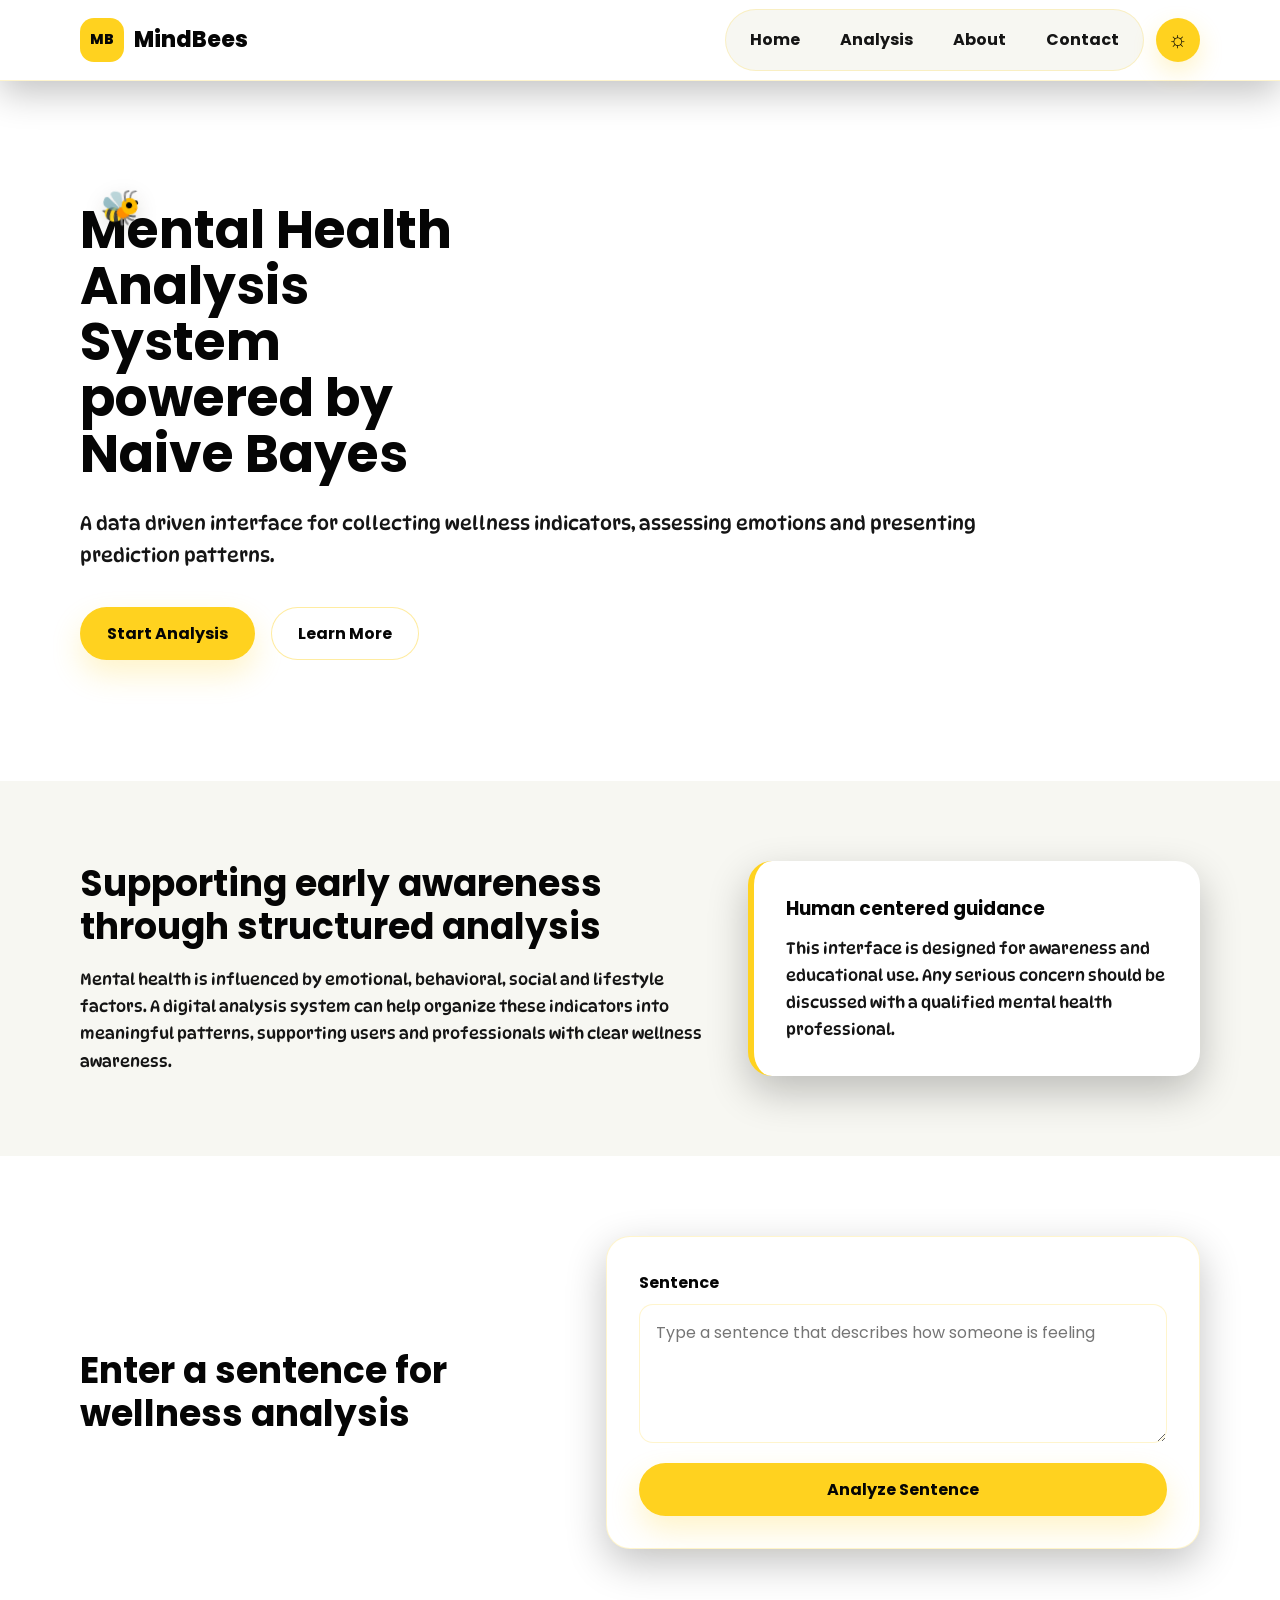
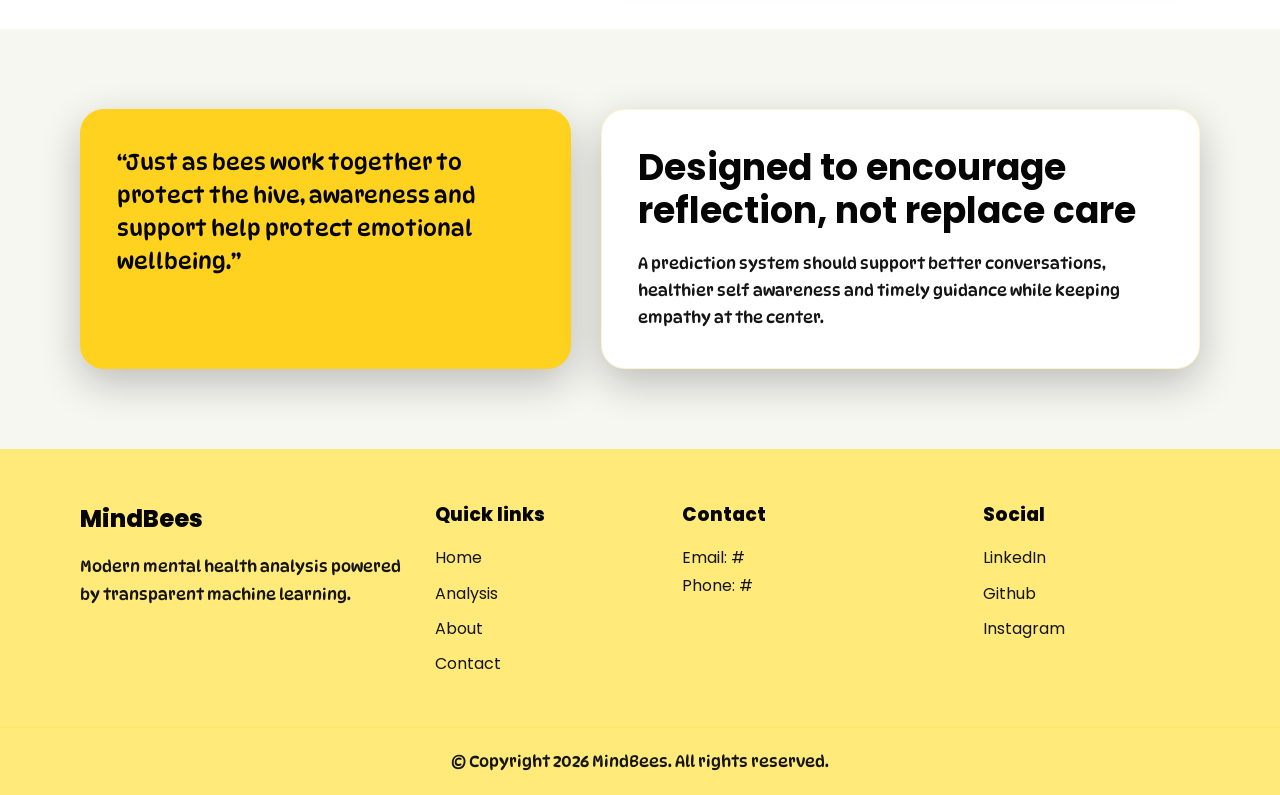
==== FrontEnd/index.html @ ae35a91e "Vercel fullstacking" ====
<!doctype html>
<html lang="en">
  <!-------------------- HEADER -------------------->
  <head>
    <meta charset="UTF-8" />
    <meta name="viewport" content="width=device-width, initial-scale=1.0" />
    <meta
      name="description"
      content="Mental Health Analysis System powered by a Naive Bayes Classifier."
    />
    <title>MindBees</title>
    <link rel="preconnect" href="https://fonts.googleapis.com" />
    <link rel="preconnect" href="https://fonts.gstatic.com" crossorigin />
    <link
      href="https://fonts.googleapis.com/css2?family=DynaPuff:wght@400&family=Poppins:wght@400;600;700;800&display=swap"
      rel="stylesheet"
    />
    <link rel="stylesheet" href="style.css" />
    <link rel="stylesheet" href="media-queries.css" />
    <link rel="stylesheet" href="toggle-theme.css" />
    <link rel="stylesheet" href="bee.css" />
  </head>
  <body>
    <div class="bee-mascot" aria-label="Floating bee mascot" role="button">
      <span class="bee-mascot__emoji" aria-hidden="true">🐝</span>
    </div>
    <header class="site-header">
      <nav class="nav container" aria-label="Main navigation">
        <a href="#" class="logo" aria-label="MindBees home">
          <span class="logo-mark" id="sarvam-main">MB</span>
          <span id="sarvam-main">MindBees</span>
        </a>

        <ul class="nav-links">
          <li><a href="#home">Home</a></li>
          <li><a href="#analysis">Analysis</a></li>
          <li><a href="#about">About</a></li>
          <li><a href="#contact">Contact</a></li>
        </ul>

        <input type="checkbox" id="theme-toggle" class="theme-toggle-input" />
        <label
          for="theme-toggle"
          class="theme-toggle-control"
          aria-label="Toggle dark theme"
        >
          <span class="theme-toggle-icon"></span>
        </label>
      </nav>
    </header>
    <!-------------------- BODY -------------------->
    <main>
      <section class="hero section" id="home">
        <div class="container hero-grid">
          <article class="hero-content">
            <h1>Mental Health Analysis System powered by Naive Bayes</h1>
            <p class="hero-text">
              A data driven interface for collecting wellness indicators,
              assessing emotions and presenting prediction patterns.
            </p>
            <div class="button-group">
              <a href="#analysis" class="btn btn-primary">Start Analysis</a>
              <a href="#about" class="btn btn-secondary">Learn More</a>
            </div>
          </article>
        </div>
      </section>

      <section class="section overview-section" id="about">
        <div class="container split-layout">
          <article class="content-block">
            <h2>Supporting early awareness through structured analysis</h2>
            <p>
              Mental health is influenced by emotional, behavioral, social and
              lifestyle factors. A digital analysis system can help organize
              these indicators into meaningful patterns, supporting users and
              professionals with clear wellness awareness.
            </p>
          </article>

          <aside class="wellness-note">
            <h3>Human centered guidance</h3>
            <p>
              This interface is designed for awareness and educational use. Any
              serious concern should be discussed with a qualified mental health
              professional.
            </p>
          </aside>
        </div>
      </section>

      <section class="section form-section" id="analysis">
        <div class="container analysis-grid">
          <article class="form-copy">
            <h2>Enter a sentence for wellness analysis</h2>
          </article>

          <article class="link-card">
            <form action="#" method="post" class="link-form">
              <div class="form-row">
                <label for="analysis-sentence">Sentence</label>
                <textarea
                  id="analysis-sentence"
                  name="analysis-sentence"
                  rows="4"
                  placeholder="Type a sentence that describes how someone is feeling"
                ></textarea>
              </div>

              <button type="submit" class="btn btn-primary form-button">
                Analyze Sentence
              </button>
            </form>
            <div class="analysis-result"></div>
          </article>
        </div>
      </section>

      <section class="section awareness-section">
        <div class="container awareness-grid">
          <article class="quote-card">
            <p>
              “Just as bees work together to protect the hive, awareness and
              support help protect emotional wellbeing.”
            </p>
          </article>

          <article class="awareness-card">
            <h2>Designed to encourage reflection, not replace care</h2>
            <p>
              A prediction system should support better conversations, healthier
              self awareness and timely guidance while keeping empathy at the
              center.
            </p>
          </article>
        </div>
      </section>
    </main>

    <a href="#home" class="scroll-top" aria-label="Scroll to top">🐝</a>
    <!-------------------- FOOTER -------------------->
    <footer class="site-footer">
      <div class="container footer-grid">
        <section class="footer-brand">
          <h2>MindBees</h2>
          <p>
            Modern mental health analysis powered by transparent machine
            learning.
          </p>
        </section>

        <section>
          <h3>Quick links</h3>
          <ul class="footer-links">
            <li><a href="#home">Home</a></li>
            <li><a href="#analysis">Analysis</a></li>
            <li><a href="#about">About</a></li>
            <li><a href="#contact">Contact</a></li>
          </ul>
        </section>

        <section id="contact">
          <h3>Contact</h3>
          <address>
            Email: #<br />
            Phone: #
          </address>
        </section>

        <section>
          <h3>Social</h3>
          <ul class="footer-links">
            <li><a href="#">LinkedIn</a></li>
            <li><a href="#">Github</a></li>
            <li><a href="#">Instagram</a></li>
          </ul>
        </section>
      </div>

      <p class="copyright">© Copyright 2026 MindBees. All rights reserved.</p>
    </footer>
    <script src="script.js" defer></script>
    <script src="beeMove.js" defer></script>
  </body>
</html>
---- FrontEnd/style.css ----
/* -------------------- Initialization -------------------- */
:root {
    --color-black-primary: #050505;
    --color-black-secondary: #151515;
    --color-yellow-primary: #ffd21f;
    --color-yellow-secondary: #ffea7a;
    --color-yellow-peach-light: #ffea7a;
    --color-white-primary: #ffffff;
    --color-white-secondary: #f7f7f2;
    --color-gray-primary: #d8d8cf;
    --color-gray-secondary: #a9a99d;
    --shadow-black-soft: rgba(0, 0, 0, 0.24);
    --shadow-black-strong: rgba(0, 0, 0, 0.42);
    --shadow-yellow-soft: rgba(255, 210, 31, 0.24);
    --border-yellow-soft: rgba(255, 210, 31, 0.22);
    --border-yellow-strong: rgba(255, 210, 31, 0.42);
    --overlay-white-glass: rgba(255, 255, 255, 0.92);
    --overlay-yellow-muted: rgba(255, 210, 31, 0.12);
}
/* -------------------- General Styles -------------------- */
html {
    font-size: 62.5%;
    scroll-behavior: smooth;
    font-family: 'Poppins', Arial, Helvetica, sans-serif;
    text-rendering: optimizeLegibility;
}

*,
*::before,
*::after {
    box-sizing: border-box;
    margin: 0;
    padding: 0;
}

body {
    min-height: 100vh;
    font-size: 1.6rem;
    line-height: 1.7;
    color: var(--color-black-secondary);
    background: var(--color-white-primary);
}

a {
    color: inherit;
    text-decoration: none;
}

ul,
ol {
    list-style-position: inside;
}
p{
    font-family: 'DynaPuff', cursive, Arial, Helvetica, sans-serif;
}
button,
input,
select,
textarea {
    font: inherit;
}

/* -------------------- Specific Styles -------------------- */
.container {
    width: 88%;
    max-width: 118rem;
    margin: 0 auto;
}

.section {
    padding: 8rem 0;
}

.section-heading {
    width: 62%;
    margin-bottom: 4rem;
}

.section-heading h2,
.content-block h2,
.form-copy h2,
.awareness-card h2 {
    color: var(--color-black-primary);
    font-size: 3.6rem;
    line-height: 1.2;
}

h1,
h2 {
    text-wrap: balance;
    transition: color 0.25s ease;
}

h1:hover,
h2:hover {
    color: var(--color-yellow-primary);
}

.btn {
    display: inline-flex;
    align-items: center;
    justify-content: center;
    min-height: 4.8rem;
    padding: 1.2rem 2.6rem;
    border: 0.1rem solid transparent;
    border-radius: 999rem;
    font-weight: 700;
    transition: transform 0.3s ease, box-shadow 0.3s ease, background 0.3s ease, color 0.3s ease;
}

.btn:hover {
    transform: translateY(-0.3rem);
}

.btn-primary {
    color: var(--color-black-primary);
    background: var(--color-yellow-primary);
    box-shadow: 0 1.4rem 3rem var(--shadow-yellow-soft);
}

.btn-primary:hover {
    box-shadow: 0 1.8rem 3.8rem var(--shadow-yellow-soft);
}

.btn-secondary {
    color: var(--color-black-primary);
    background: var(--color-white-primary);
    border-color: var(--border-yellow-strong);
}

.btn-secondary:hover {
    color: var(--color-black-primary);
    background: var(--color-yellow-primary);
}

/* -------------------- Header Style -------------------- */
.site-header {
    position: sticky;
    top: 0;
    z-index: 10;
    border-bottom: 0.1rem solid var(--border-yellow-soft);
    background: var(--overlay-white-glass);
    box-shadow: 0 1.2rem 3.6rem var(--shadow-black-soft);
    backdrop-filter: blur(1.4rem);
}

.nav {
    min-height: 8rem;
    display: flex;
    align-items: center;
    justify-content: space-between;
}

.logo {
    display: flex;
    align-items: center;
    gap: 1rem;
    color: var(--color-black-primary);
    font-size: 2.2rem;
    font-weight: 800;
    transition: color 0.3s ease;
}

.logo:hover {
    color: var(--color-yellow-primary);
}

.logo-mark {
    display: inline-flex;
    align-items: center;
    justify-content: center;
    width: 4.4rem;
    height: 4.4rem;
    border-radius: 1.4rem;
    color: var(--color-black-primary);
    font-size: 1.4rem;
    background: var(--color-yellow-primary);
}

.nav-links {
    display: flex;
    align-items: center;
    gap: 0.8rem;
    margin-left: auto;
    list-style: none;
    color: var(--color-black-secondary);
    font-weight: 700;
    padding: 0.8rem;
    border: 0.1rem solid var(--border-yellow-soft);
    border-radius: 999rem;
    background: var(--color-white-secondary);
}

.nav-links a {
    display: inline-flex;
    align-items: center;
    justify-content: center;
    min-height: 3.8rem;
    padding: 0.8rem 1.6rem;
    border-radius: 999rem;
    transition: background 0.3s ease, color 0.3s ease, box-shadow 0.3s ease;
}

.nav-links a:hover {
    color: var(--color-black-primary);
    background: var(--color-yellow-primary);
    box-shadow: 0 0.8rem 2rem var(--shadow-yellow-soft);
}

/* -------------------- Hero Section -------------------- */
.hero {
    min-height: 70rem;
    display: flex;
    align-items: center;
    background: var(--color-white-primary);
}

.hero-grid {
    width: 72%;
}

.hero-content h1 {
    color: var(--color-black-primary);
    font-size: 5.8rem;
    line-height: 1.08;
    max-width: 12ch;
}

.hero-text {
    width: 84%;
    margin-top: 2.4rem;
    color: var(--color-black-secondary);
    font-size: 1.9rem;
}

.button-group {
    display: flex;
    gap: 1.6rem;
    margin-top: 3.6rem;
}

/* -------------------- Overview Section -------------------- */
.overview-section {
    background: var(--color-white-secondary);
}

.split-layout {
    display: grid;
    grid-template-columns: 1fr 0.72fr;
    gap: 4rem;
    align-items: center;
}

.content-block p:last-child,
.form-copy p,
.awareness-card p {
    margin-top: 1.8rem;
    color: var(--color-black-secondary);
}

.wellness-note {
    padding: 3.2rem;
    border-left: 0.6rem solid var(--color-yellow-primary);
    border-radius: 2.4rem;
    background: var(--color-white-primary);
    box-shadow: 0 1.6rem 4rem var(--shadow-black-soft);
}

.wellness-note h3,
.awareness-card h2 {
    color: var(--color-black-primary);
}

.wellness-note p {
    margin-top: 1rem;
    color: var(--color-black-secondary);
}

.link-card,
.quote-card,
.awareness-card {
    border: 0.1rem solid var(--border-yellow-soft);
    border-radius: 2.4rem;
    background: var(--color-white-primary);
    box-shadow: 0 1.4rem 4rem var(--shadow-black-soft);
    transition: transform 0.3s ease, box-shadow 0.3s ease;
}

.link-card:hover,
.quote-card:hover,
.awareness-card:hover {
    box-shadow: 0 2rem 5rem var(--shadow-black-strong);
}

/* -------------------- Link Section -------------------- */
.form-section {
    background: var(--color-white-primary);
}

.analysis-grid {
    display: grid;
    grid-template-columns: 0.8fr 1fr;
    gap: 5rem;
    align-items: center;
}

.link-card {
    padding: 3.2rem;
}

.link-form {
    display: grid;
    gap: 2rem;
}

.form-row {
    display: grid;
    gap: 0.8rem;
}

.form-row label {
    color: var(--color-black-primary);
    font-weight: 700;
}

.form-row input,
.form-row select,
.form-row textarea {
    width: 100%;
    padding: 1.4rem 1.6rem;
    border: 0.1rem solid var(--border-yellow-soft);
    border-radius: 1.4rem;
    color: var(--color-black-primary);
    background: var(--color-white-primary);
    outline: none;
    transition: border-color 0.3s ease, box-shadow 0.3s ease;
}

.form-row input:focus,
.form-row select:focus,
.form-row textarea:focus {
    border-color: var(--color-yellow-primary);
    box-shadow: 0 0 0 0.4rem var(--overlay-yellow-muted);
}

.form-row textarea {
    min-height: 12rem;
    resize: vertical;
}

.form-button {
    width: 100%;
    cursor: pointer;
}

.analysis-result {
    margin-top: 2rem;
    padding: 1.4rem 1.6rem;
    border: 0.1rem solid var(--border-yellow-soft);
    border-radius: 1.4rem;
    color: var(--color-black-primary);
    background: var(--overlay-yellow-muted);
}

.analysis-result:empty {
    display: none;
}

.analysis-result[data-type="error"] {
    border-color: rgba(190, 42, 42, 0.45);
    background: rgba(190, 42, 42, 0.1);
}

/* -------------------- Awareness Section -------------------- */
.awareness-section {
    background: var(--color-white-secondary);
}

.awareness-grid {
    display: grid;
    grid-template-columns: 0.9fr 1.1fr;
    gap: 3rem;
    align-items: stretch;
}

.quote-card,
.awareness-card {
    padding: 3.6rem;
}

.quote-card {
    display: flex;
    flex-direction: column;
    justify-content: space-between;
    color: var(--color-black-primary);
    background: var(--color-yellow-primary);
}

.quote-card p {
    font-size: 2.2rem;
    line-height: 1.5;
}

.quote-card span {
    margin-top: 2.4rem;
    font-weight: 700;
}

/* -------------------- Back to Top -------------------- */
.scroll-top {
    position: fixed;
    right: 2.4rem;
    bottom: 2.4rem;
    z-index: 20;
    display: inline-flex;
    align-items: center;
    justify-content: center;
    width: 4.2rem;
    height: 4.2rem;
    border: 0.1rem solid var(--border-yellow-strong);
    border-radius: 1.2rem;
    color: var(--color-black-primary);
    font-size: 2rem;
    font-weight: 800;
    background: var(--color-yellow-primary);
    box-shadow: 0 1.4rem 3rem var(--shadow-yellow-soft);
    opacity: 1;
    transform: translateY(0);
    transition: box-shadow 0.3s ease, background 0.3s ease;
}

.scroll-top:hover,
.scroll-top:active {
    color: var(--color-black-primary);
    background: var(--color-yellow-primary);
    box-shadow: 0 1.4rem 3rem var(--shadow-yellow-soft);
}

@supports (animation-timeline: scroll(root)) {
    .scroll-top {
        opacity: 0;
        transform: translateY(2rem);
        animation: show-scroll-top linear both;
        animation-timeline: scroll(root);
        animation-range: 0 18vh;
    }
}

@keyframes show-scroll-top {
    from {
        opacity: 0;
        transform: translateY(2rem);
    }

    to {
        opacity: 1;
        transform: translateY(0);
    }
}

/* -------------------- Footer Styles -------------------- */
.site-footer {
    color: var(--color-black-secondary);
    background: var(--color-yellow-peach-light);
}

.footer-grid {
    display: grid;
    grid-template-columns: 1.4fr 0.7fr 1fr 0.7fr;
    gap: 3rem;
    padding: 5rem 0;
}

.footer-grid h2,
.footer-grid h3 {
    color: var(--color-black-primary);
    font-weight: 800;
    margin-bottom: 1.4rem;
}

.footer-brand p,
address,
.footer-links {
    color: var(--color-black-secondary);
    font-style: normal;
}

.footer-links {
    display: grid;
    gap: 0.8rem;
    list-style: none;
}

.footer-links a {
    display: inline-block;
    transition: color 0.3s ease, text-shadow 0.3s ease, transform 0.3s ease;
}

.footer-links a:hover,
.footer-links a:active {
    color: var(--color-black-primary);
    text-shadow: 0.03rem 0 0 currentColor, -0.03rem 0 0 currentColor;
    transform: translateX(0.2rem);
}

.copyright {
    padding: 2rem 0;
    border-top: 0.1rem solid var(--border-yellow-soft);
    text-align: center;
    color: var(--color-black-secondary);
}
---- FrontEnd/media-queries.css ----
/* -------------------- Responsive Media Queries -------------------- */

@media (max-width: 1536px) {
    .container {
        max-width: 112rem;
    }

    .hero-grid {
        width: 78%;
    }
}

@media (max-width: 1280px) {
    .container {
        width: 90%;
    }

    .section-heading {
        width: 72%;
    }

    .hero-content h1 {
        font-size: 5.2rem;
    }

    .footer-grid {
        grid-template-columns: 1.2fr 0.8fr 1fr 0.8fr;
    }
}

@media (max-width: 1024px) {
    .section {
        padding: 6rem 0;
    }

    .section-heading,
    .hero-text {
        width: 100%;
    }

    .hero-grid {
        width: 90%;
    }

    .split-layout,
    .analysis-grid,
    .awareness-grid {
        grid-template-columns: 1fr;
    }

    .hero {
        min-height: 72vh;
    }

    .hero-content h1 {
        font-size: 4.6rem;
    }

    .footer-grid {
        grid-template-columns: repeat(2, 1fr);
    }
}

@media (max-width: 775px) {
    .nav {
        min-height: auto;
        flex-direction: column;
        gap: 1.6rem;
        padding: 1.6rem 0;
    }

    .nav-links {
        width: 100%;
        margin-left: 0;
        justify-content: center;
        flex-wrap: wrap;
        border-radius: 1.6rem;
    }

    .hero {
        min-height: auto;
    }

    .hero-content h1 {
        font-size: 3.8rem;
    }

    .hero-text {
        font-size: 1.7rem;
    }

    .button-group {
        flex-wrap: wrap;
    }

    .wellness-note,
    .link-card,
    .quote-card,
    .awareness-card {
        padding: 2.6rem;
    }

    .footer-grid {
        grid-template-columns: 1fr;
    }
}

@media (max-width: 575px) {
    html {
        font-size: 56.25%;
    }

    .container {
        width: 92%;
    }

    .section {
        padding: 4.8rem 0;
    }

    .section-heading h2,
    .content-block h2,
    .form-copy h2,
    .awareness-card h2 {
        font-size: 3rem;
    }

    .logo {
        font-size: 2rem;
    }

    .nav-links {
        gap: 0.4rem;
        padding: 0.6rem;
    }

    .nav-links a {
        min-height: 3.6rem;
        padding: 0.7rem 1.2rem;
    }

    .hero-content h1 {
        font-size: 3.2rem;
    }

    .button-group,
    .btn {
        width: 100%;
    }

    .wellness-note,
    .link-card,
    .quote-card,
    .awareness-card {
        border-radius: 1.8rem;
        padding: 2rem;
    }

    .quote-card p {
        font-size: 1.9rem;
    }

    .scroll-top {
        right: 1.6rem;
        bottom: 1.6rem;
    }
}
---- FrontEnd/toggle-theme.css ----
/* -------------------- Theme Toggle -------------------- */

.theme-toggle-input {
    position: absolute;
    width: 0.1rem;
    height: 0.1rem;
    opacity: 0;
    pointer-events: none;
}

.theme-toggle-control {
    position: relative;
    display: inline-flex;
    align-items: center;
    justify-content: center;
    flex: 0 0 auto;
    width: 4.4rem;
    height: 4.4rem;
    margin-left: 1.2rem;
    border: 0.1rem solid var(--border-yellow-strong);
    border-radius: 50%;
    color: var(--color-black-primary);
    background: var(--color-yellow-primary);
    box-shadow: 0 1rem 2.4rem var(--shadow-yellow-soft);
    cursor: pointer;
    transition: background 0.08s ease, box-shadow 0.08s ease, color 0.08s ease;
}

.theme-toggle-control:hover {
    box-shadow: 0 1.4rem 3rem var(--shadow-yellow-soft);
}

.theme-toggle-icon::before {
    content: "☼";
    display: block;
    font-size: 2.2rem;
    line-height: 1;
    transition: transform 0.08s ease;
}

body,
.site-header,
.nav-links,
.hero,
.overview-section,
.form-section,
.awareness-section,
.wellness-note,
.link-card,
.quote-card,
.awareness-card,
.site-footer,
.btn,
.form-row input,
.form-row select,
.form-row textarea {
    transition:
        background 0.08s ease,
        color 0.08s ease,
        border-color 0.08s ease,
        box-shadow 0.08s ease;
}

.theme-toggle-input:checked + .theme-toggle-control .theme-toggle-icon::before {
    content: "⏾";
    transform: rotate(-10deg);
}

body:has(.theme-toggle-input:checked) {
    --color-black-primary: #f7f7f2;
    --color-black-secondary: #d8deea;
    --color-white-primary: #08111f;
    --color-white-secondary: #101c2e;
    --color-gray-primary: #253149;
    --color-gray-secondary: #9aa8bd;
    --shadow-black-soft: rgba(0, 0, 0, 0.42);
    --shadow-black-strong: rgba(0, 0, 0, 0.64);
    --overlay-white-glass: rgba(8, 17, 31, 0.92);
    --overlay-yellow-muted: rgba(255, 210, 31, 0.18);
}

body:has(.theme-toggle-input:checked) .btn-primary,
body:has(.theme-toggle-input:checked) .logo-mark,
body:has(.theme-toggle-input:checked) .quote-card,
body:has(.theme-toggle-input:checked) .scroll-top,
body:has(.theme-toggle-input:checked) .theme-toggle-control {
    color: #050505;
}

body:has(.theme-toggle-input:checked) .btn-secondary {
    background: #15243a;
}

body:has(.theme-toggle-input:checked) .nav-links a:hover {
    color: #050505;
}

body:has(.theme-toggle-input:checked) .site-footer,
body:has(.theme-toggle-input:checked) .footer-grid h2,
body:has(.theme-toggle-input:checked) .footer-grid h3,
body:has(.theme-toggle-input:checked) .footer-brand p,
body:has(.theme-toggle-input:checked) address,
body:has(.theme-toggle-input:checked) .footer-links,
body:has(.theme-toggle-input:checked) .footer-links a,
body:has(.theme-toggle-input:checked) .footer-links a:hover,
body:has(.theme-toggle-input:checked) .footer-links a:active,
body:has(.theme-toggle-input:checked) .copyright {
    color: #050505;
}

@media (max-width: 775px) {
    .theme-toggle-control {
        margin-left: 0;
    }
}
---- FrontEnd/bee.css ----
/* ========== BEE MASCOT MAIN CONTAINER ========== */
.bee-mascot {
  /* Custom variables for bee position and rotation */
  --bee-x: 24px;           /* Horizontal position */
  --bee-y: 24px;           /* Vertical position */
  --bee-tilt: 0deg;        /* Rotation angle */
  --bee-face: 1;           /* Face direction (1 = right, -1 = left) */

  /* Position the bee on the screen */
  position: fixed;
  left: 0;
  top: 0;
  z-index: 9999;           /* Keep bee on top of everything */

  /* Bee size (responsive to screen size) */
  width: clamp(2.75rem, 5vw, 4.25rem);
  height: clamp(2.75rem, 5vw, 4.25rem);

  /* Center content inside the bee container */
  display: grid;
  place-items: center;

  user-select: none;       /* Prevent text selection */

  /* Shadow effect */
  filter: drop-shadow(0 0.55rem 1rem rgba(33, 24, 6, 0.16));

  /* Move bee to position and tilt it */
  transform:
    translate3d(var(--bee-x), var(--bee-y), 0)
    rotate(var(--bee-tilt));
  transform-origin: center;

  /* Smooth shadow transition on hover */
  transition: filter 260ms ease;

  /* Better performance for frequent transforms */
  will-change: transform;
}

/* ========== BEE EMOJI STYLING ========== */
.bee-mascot__emoji {
  display: block;

  /* Bee emoji size (responsive) */
  font-size: clamp(2rem, 4vw, 3.35rem);
  line-height: 1;

  /* Make bee bob up and down */
  animation: bee-bob 2.4s ease-in-out infinite;

  /* Flip bee left/right and scale on hover */
  transform: scaleX(var(--bee-face)) scale(var(--bee-hover-scale, 1));
  transform-origin: center;

  /* Smooth animation when scaling */
  transition: transform 220ms cubic-bezier(0.22, 1, 0.36, 1);
}

/* ========== BEE HOVER EFFECT ========== */
.bee-mascot:hover {
  /* Enlarge bee slightly on hover */
  --bee-hover-scale: 1.08;

  /* Add glow effect when hovering */
  filter:
    drop-shadow(0 0.65rem 1rem rgba(33, 24, 6, 0.38))
    drop-shadow(0 0 0.8rem rgba(255, 210, 87, 0.64));
}

/* ========== BOBBING ANIMATION ========== */
/* Makes the bee gently bob up and down */
@keyframes bee-bob {
  0%,
  100% {
    /* Start and end position: slightly up */
    translate: 0 -0.12rem;
  }

  50% {
    /* Middle position: slightly down */
    translate: 0 0.18rem;
  }
}

/* ========== ACCESSIBILITY ========== */
/* For users who prefer reduced motion (accessibility feature) */
@media (prefers-reduced-motion: reduce) {
  .bee-mascot,
  .bee-mascot__emoji {
    /* Disable animations for users sensitive to motion */
    animation: none;

    /* Make transitions instant instead of smooth */
    transition-duration: 0.01ms;
  }
}

@media (max-width: 775px), (prefers-reduced-motion: reduce) {
  .bee-mascot {
    --bee-x: 16px;
    --bee-y: 16px;
    will-change: auto;
  }
}
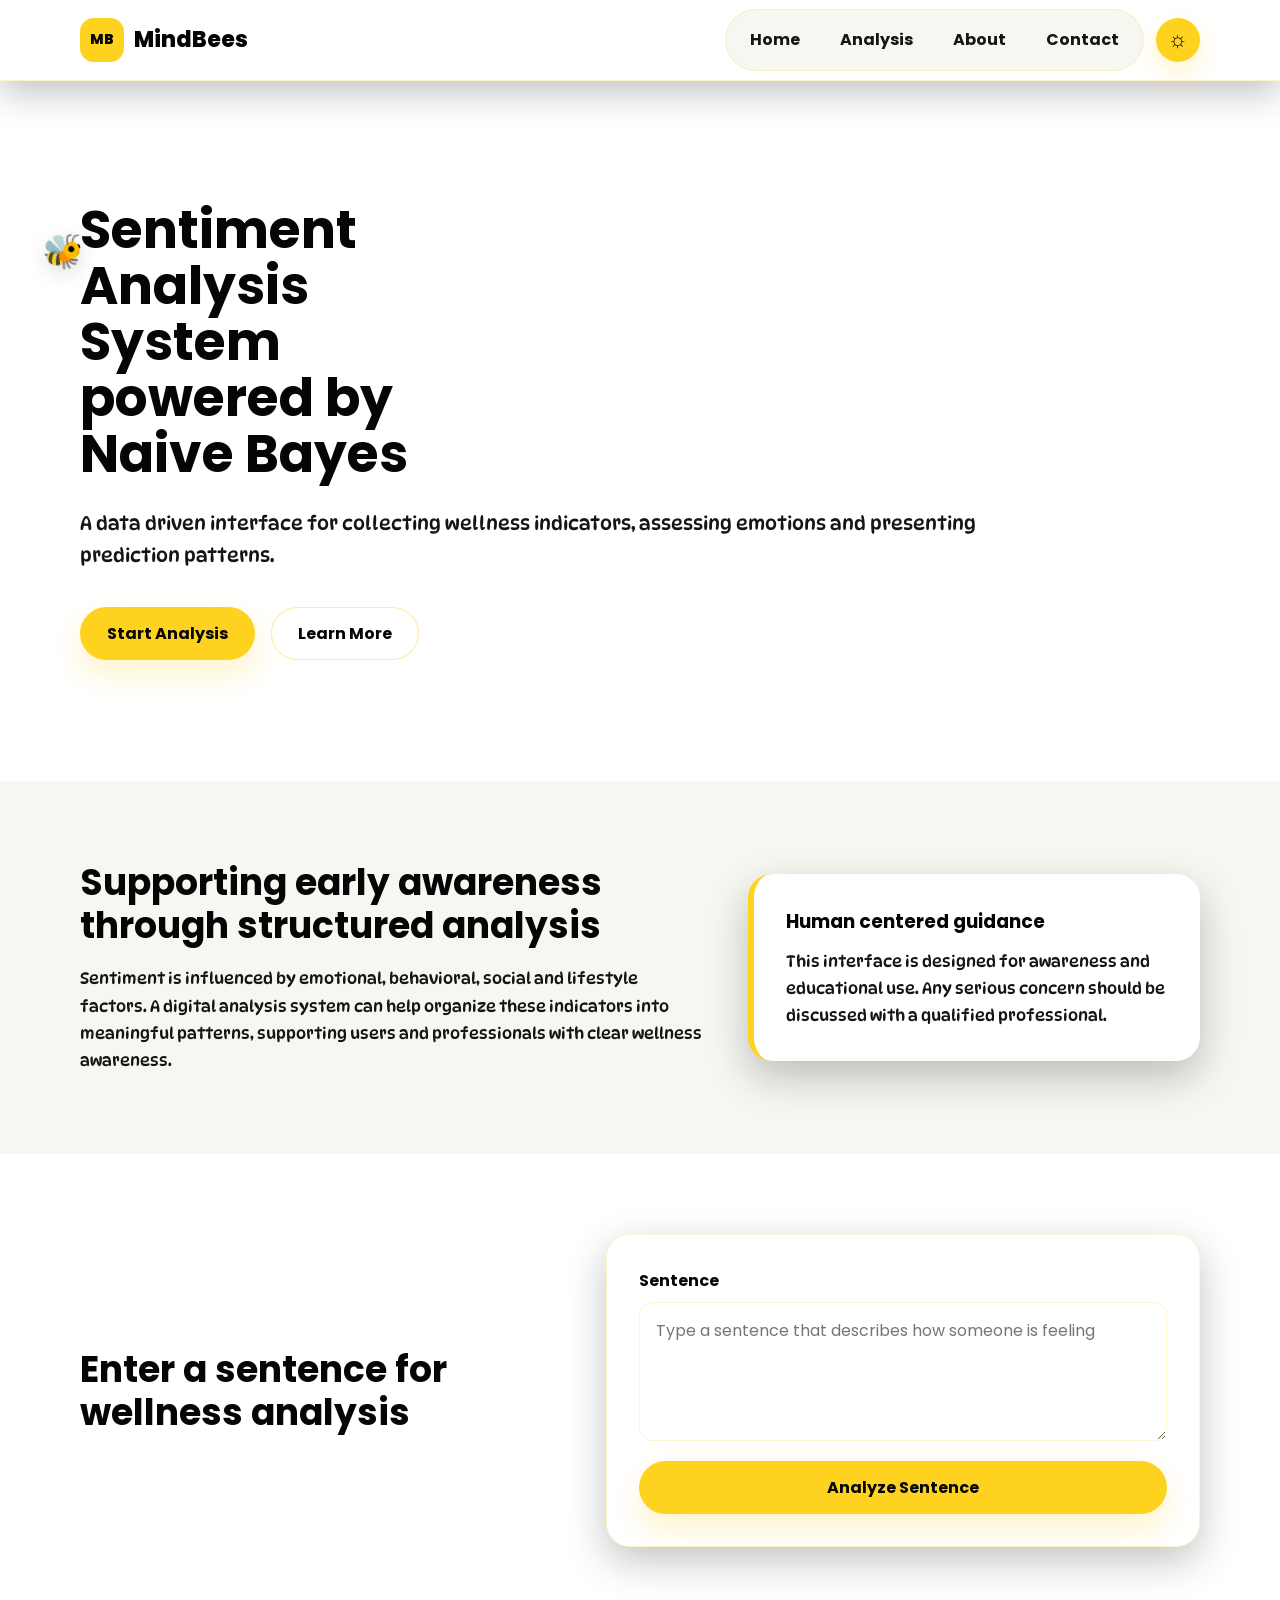
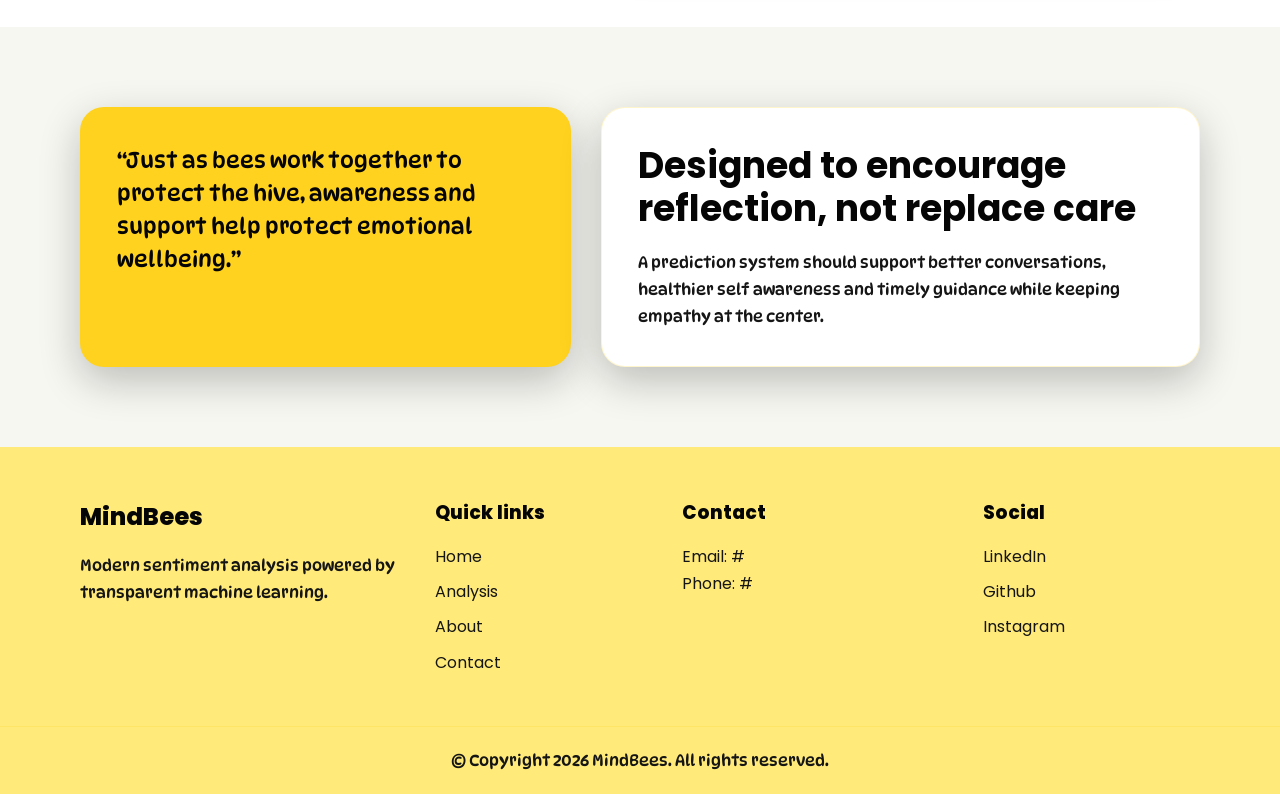
==== commit 2f10178a: "Fix" ====
--- a/FrontEnd/index.html
+++ b/FrontEnd/index.html
@@ -6,7 +6,7 @@
     <meta name="viewport" content="width=device-width, initial-scale=1.0" />
     <meta
       name="description"
-      content="Mental Health Analysis System powered by a Naive Bayes Classifier."
+      content="Sentiment Analysis System powered by a Naive Bayes Classifier."
     />
     <title>MindBees</title>
     <link rel="preconnect" href="https://fonts.googleapis.com" />
@@ -53,7 +53,7 @@
       <section class="hero section" id="home">
         <div class="container hero-grid">
           <article class="hero-content">
-            <h1>Mental Health Analysis System powered by Naive Bayes</h1>
+            <h1>Sentiment Analysis System powered by Naive Bayes</h1>
             <p class="hero-text">
               A data driven interface for collecting wellness indicators,
               assessing emotions and presenting prediction patterns.
@@ -71,7 +71,7 @@
           <article class="content-block">
             <h2>Supporting early awareness through structured analysis</h2>
             <p>
-              Mental health is influenced by emotional, behavioral, social and
+              Sentiment is influenced by emotional, behavioral, social and
               lifestyle factors. A digital analysis system can help organize
               these indicators into meaningful patterns, supporting users and
               professionals with clear wellness awareness.
@@ -82,8 +82,7 @@
             <h3>Human centered guidance</h3>
             <p>
               This interface is designed for awareness and educational use. Any
-              serious concern should be discussed with a qualified mental health
-              professional.
+              serious concern should be discussed with a qualified professional.
             </p>
           </aside>
         </div>
@@ -144,7 +143,7 @@
         <section class="footer-brand">
           <h2>MindBees</h2>
           <p>
-            Modern mental health analysis powered by transparent machine
+            Modern sentiment analysis powered by transparent machine
             learning.
           </p>
         </section>
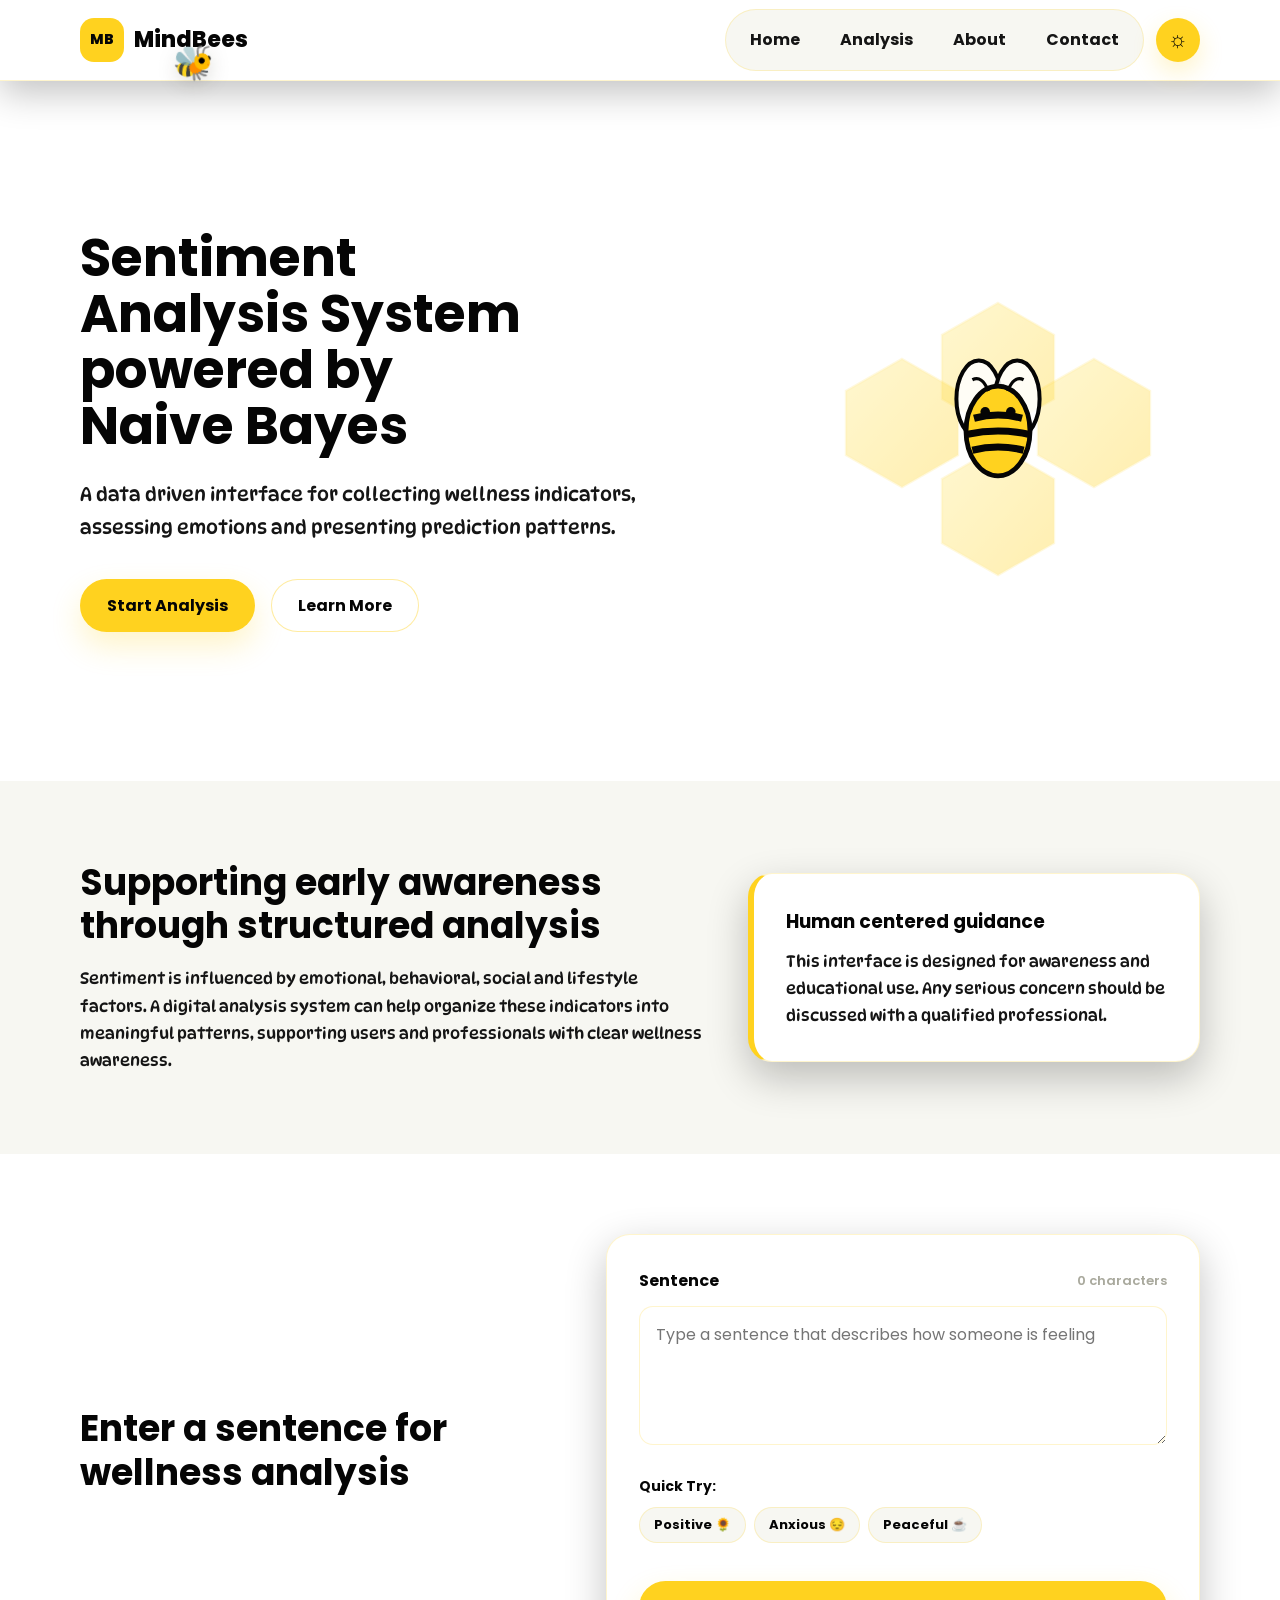
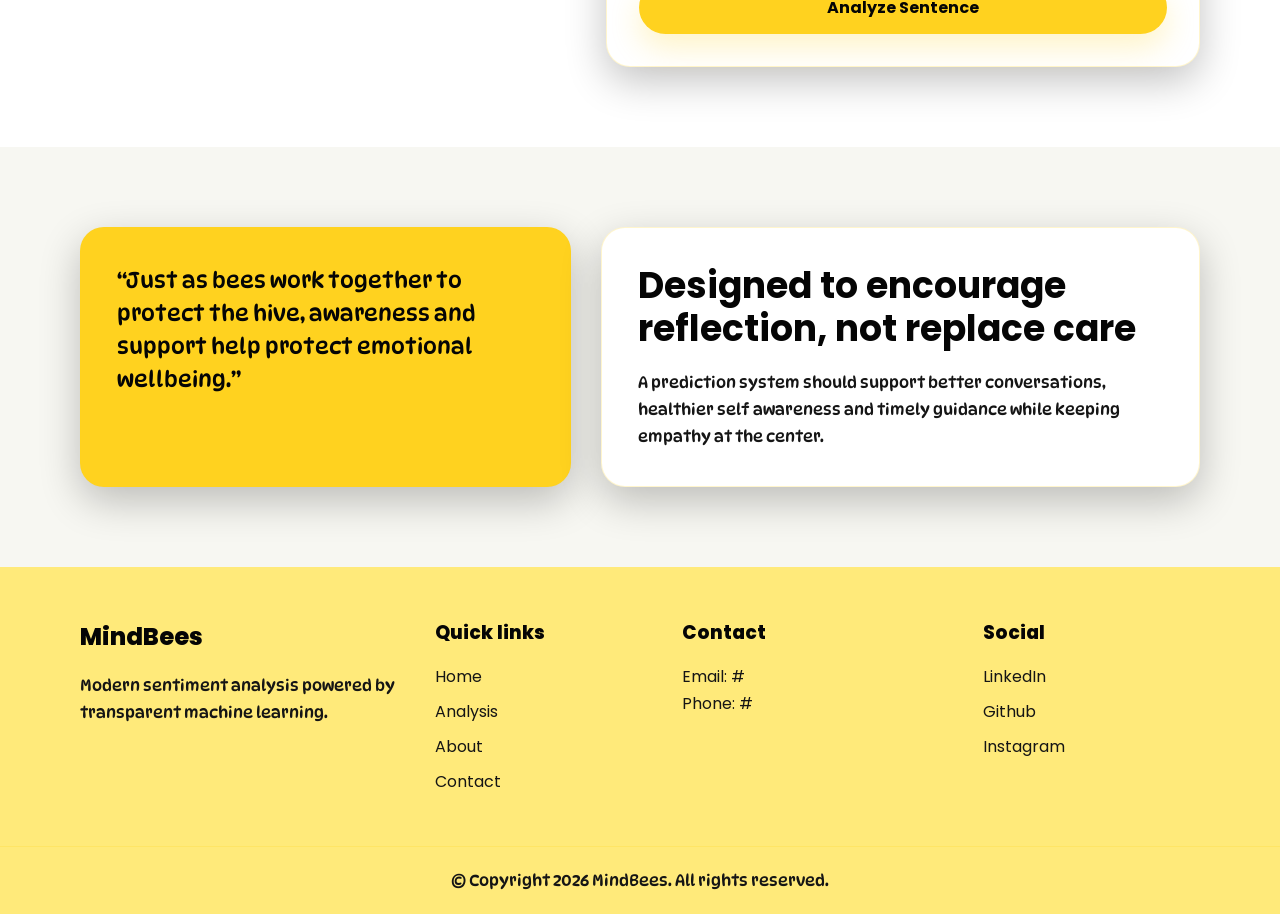
==== commit b8f7dfe1: "UI improv" ====
--- a/FrontEnd/index.html
+++ b/FrontEnd/index.html
@@ -63,6 +63,32 @@
               <a href="#about" class="btn btn-secondary">Learn More</a>
             </div>
           </article>
+          <aside class="hero-graphic" aria-hidden="true">
+            <svg viewBox="0 0 200 200" class="hero-svg">
+              <defs>
+                <linearGradient id="honeyGrad" x1="0%" y1="0%" x2="100%" y2="100%">
+                  <stop offset="0%" stop-color="var(--color-yellow-peach-light)" />
+                  <stop offset="100%" stop-color="var(--color-yellow-primary)" />
+                </linearGradient>
+              </defs>
+              <polygon points="100,20 135,40 135,80 100,100 65,80 65,40" class="honey-cell cell-1" fill="url(#honeyGrad)" stroke="var(--border-yellow-strong)" stroke-width="1.5" opacity="0.35" />
+              <polygon points="160,55 195,75 195,115 160,135 125,115 125,75" class="honey-cell cell-2" fill="url(#honeyGrad)" stroke="var(--border-yellow-strong)" stroke-width="1.5" opacity="0.35" />
+              <polygon points="40,55 75,75 75,115 40,135 5,115 5,75" class="honey-cell cell-3" fill="url(#honeyGrad)" stroke="var(--border-yellow-strong)" stroke-width="1.5" opacity="0.35" />
+              <polygon points="100,110 135,130 135,170 100,190 65,170 65,130" class="honey-cell cell-4" fill="url(#honeyGrad)" stroke="var(--border-yellow-strong)" stroke-width="1.5" opacity="0.35" />
+              <g class="animated-graphic-bee">
+                <ellipse cx="88" cy="80" rx="14" ry="24" fill="rgba(255, 255, 255, 0.85)" stroke="#050505" stroke-width="2.5" class="wing wing-left" />
+                <ellipse cx="112" cy="80" rx="14" ry="24" fill="rgba(255, 255, 255, 0.85)" stroke="#050505" stroke-width="2.5" class="wing wing-right" />
+                <ellipse cx="100" cy="100" rx="20" ry="28" fill="var(--color-yellow-primary)" stroke="#050505" stroke-width="3" />
+                <path d="M85 92 Q100 88 115 92" stroke="#050505" stroke-width="4.5" fill="none" />
+                <path d="M81 102 Q100 98 119 102" stroke="#050505" stroke-width="4.5" fill="none" />
+                <path d="M84 112 Q100 108 116 112" stroke="#050505" stroke-width="4.5" fill="none" />
+                <circle cx="92" cy="88" r="3" fill="#050505" />
+                <circle cx="108" cy="88" r="3" fill="#050505" />
+                <path d="M94 75 Q90 65 84 68" stroke="#050505" stroke-width="2" fill="none" />
+                <path d="M106 75 Q110 65 116 68" stroke="#050505" stroke-width="2" fill="none" />
+              </g>
+            </svg>
+          </aside>
         </div>
       </section>
 
@@ -97,13 +123,25 @@
           <article class="link-card">
             <form action="#" method="post" class="link-form">
               <div class="form-row">
-                <label for="analysis-sentence">Sentence</label>
+                <div class="label-wrapper">
+                  <label for="analysis-sentence">Sentence</label>
+                  <span class="char-counter"><span id="char-count">0</span> characters</span>
+                </div>
                 <textarea
                   id="analysis-sentence"
                   name="analysis-sentence"
                   rows="4"
                   placeholder="Type a sentence that describes how someone is feeling"
                 ></textarea>
+              </div>
+
+              <div class="quick-examples">
+                <span class="quick-examples-title">Quick Try:</span>
+                <div class="sample-sentences">
+                  <button type="button" class="sample-btn" data-text="I am feeling extremely happy and positive today! 🌻">Positive 🌻</button>
+                  <button type="button" class="sample-btn" data-text="Lately I've been feeling quite anxious and overwhelmed with work. 😔">Anxious 😔</button>
+                  <button type="button" class="sample-btn" data-text="I feel peaceful, calm, and ready to rest. ☕">Peaceful ☕</button>
+                </div>
               </div>
 
               <button type="submit" class="btn btn-primary form-button">
--- a/FrontEnd/style.css
+++ b/FrontEnd/style.css
@@ -86,13 +86,15 @@
 }
 
 h1,
-h2 {
+h2,
+h3 {
     text-wrap: balance;
-    transition: color 0.25s ease;
+    transition: color 0.3s cubic-bezier(0.16, 1, 0.3, 1);
 }
 
 h1:hover,
-h2:hover {
+h2:hover,
+h3:hover {
     color: var(--color-yellow-primary);
 }
 
@@ -105,11 +107,21 @@
     border: 0.1rem solid transparent;
     border-radius: 999rem;
     font-weight: 700;
-    transition: transform 0.3s ease, box-shadow 0.3s ease, background 0.3s ease, color 0.3s ease;
+    cursor: pointer;
+    outline: none;
+    transition: transform 0.3s cubic-bezier(0.16, 1, 0.3, 1), box-shadow 0.3s cubic-bezier(0.16, 1, 0.3, 1), background 0.3s cubic-bezier(0.16, 1, 0.3, 1), color 0.3s cubic-bezier(0.16, 1, 0.3, 1);
 }
 
 .btn:hover {
     transform: translateY(-0.3rem);
+}
+
+.btn:active {
+    transform: translateY(-0.1rem) scale(0.97);
+}
+
+.btn:focus-visible {
+    box-shadow: 0 0 0 0.4rem var(--overlay-yellow-muted);
 }
 
 .btn-primary {
@@ -198,13 +210,18 @@
     min-height: 3.8rem;
     padding: 0.8rem 1.6rem;
     border-radius: 999rem;
-    transition: background 0.3s ease, color 0.3s ease, box-shadow 0.3s ease;
+    transition: background 0.3s cubic-bezier(0.16, 1, 0.3, 1), color 0.3s cubic-bezier(0.16, 1, 0.3, 1), box-shadow 0.3s cubic-bezier(0.16, 1, 0.3, 1), transform 0.3s cubic-bezier(0.16, 1, 0.3, 1);
 }
 
 .nav-links a:hover {
     color: var(--color-black-primary);
     background: var(--color-yellow-primary);
     box-shadow: 0 0.8rem 2rem var(--shadow-yellow-soft);
+    transform: translateY(-0.1rem);
+}
+
+.nav-links a:active {
+    transform: translateY(0) scale(0.97);
 }
 
 /* -------------------- Hero Section -------------------- */
@@ -216,18 +233,21 @@
 }
 
 .hero-grid {
-    width: 72%;
+    display: grid;
+    grid-template-columns: 1.25fr 0.75fr;
+    gap: 4rem;
+    align-items: center;
 }
 
 .hero-content h1 {
     color: var(--color-black-primary);
     font-size: 5.8rem;
     line-height: 1.08;
-    max-width: 12ch;
+    max-width: 15ch;
 }
 
 .hero-text {
-    width: 84%;
+    width: 90%;
     margin-top: 2.4rem;
     color: var(--color-black-secondary);
     font-size: 1.9rem;
@@ -237,6 +257,66 @@
     display: flex;
     gap: 1.6rem;
     margin-top: 3.6rem;
+}
+
+/* -------------------- Hero Graphic SVG -------------------- */
+.hero-graphic {
+    display: flex;
+    justify-content: center;
+    align-items: center;
+}
+
+.hero-svg {
+    width: 100%;
+    max-width: 32rem;
+    height: auto;
+}
+
+.honey-cell {
+    transition: transform 0.4s cubic-bezier(0.16, 1, 0.3, 1), opacity 0.4s ease;
+}
+
+.hero-svg:hover .honey-cell {
+    opacity: 0.6;
+}
+
+.cell-1:hover { transform: translate(-3px, -3px); }
+.cell-2:hover { transform: translate(3px, -3px); }
+.cell-3:hover { transform: translate(-3px, 3px); }
+.cell-4:hover { transform: translate(3px, 3px); }
+
+.animated-graphic-bee {
+    animation: graphic-bee-float 4s ease-in-out infinite;
+    transform-origin: 100px 100px;
+}
+
+@keyframes graphic-bee-float {
+    0%, 100% {
+        transform: translateY(0) rotate(0deg);
+    }
+    50% {
+        transform: translateY(-8px) rotate(-3deg);
+    }
+}
+
+.wing-left {
+    transform-origin: 88px 80px;
+    animation: flap-left 0.15s ease-in-out infinite alternate;
+}
+
+.wing-right {
+    transform-origin: 112px 80px;
+    animation: flap-right 0.15s ease-in-out infinite alternate;
+}
+
+@keyframes flap-left {
+    from { transform: rotate(0deg); }
+    to { transform: rotate(-15deg); }
+}
+
+@keyframes flap-right {
+    from { transform: rotate(0deg); }
+    to { transform: rotate(15deg); }
 }
 
 /* -------------------- Overview Section -------------------- */
@@ -260,10 +340,18 @@
 
 .wellness-note {
     padding: 3.2rem;
+    border: 0.1rem solid var(--border-yellow-soft);
     border-left: 0.6rem solid var(--color-yellow-primary);
     border-radius: 2.4rem;
     background: var(--color-white-primary);
     box-shadow: 0 1.6rem 4rem var(--shadow-black-soft);
+    transition: transform 0.4s cubic-bezier(0.16, 1, 0.3, 1), box-shadow 0.4s cubic-bezier(0.16, 1, 0.3, 1), border-color 0.4s cubic-bezier(0.16, 1, 0.3, 1);
+}
+
+.wellness-note:hover {
+    transform: translateY(-0.4rem);
+    border-color: var(--border-yellow-strong);
+    box-shadow: 0 2rem 5rem var(--shadow-black-strong);
 }
 
 .wellness-note h3,
@@ -283,12 +371,14 @@
     border-radius: 2.4rem;
     background: var(--color-white-primary);
     box-shadow: 0 1.4rem 4rem var(--shadow-black-soft);
-    transition: transform 0.3s ease, box-shadow 0.3s ease;
+    transition: transform 0.4s cubic-bezier(0.16, 1, 0.3, 1), box-shadow 0.4s cubic-bezier(0.16, 1, 0.3, 1), border-color 0.4s cubic-bezier(0.16, 1, 0.3, 1);
 }
 
 .link-card:hover,
 .quote-card:hover,
 .awareness-card:hover {
+    transform: translateY(-0.4rem);
+    border-color: var(--border-yellow-strong);
     box-shadow: 0 2rem 5rem var(--shadow-black-strong);
 }
 
@@ -333,13 +423,20 @@
     color: var(--color-black-primary);
     background: var(--color-white-primary);
     outline: none;
-    transition: border-color 0.3s ease, box-shadow 0.3s ease;
+    transition: border-color 0.25s cubic-bezier(0.16, 1, 0.3, 1), box-shadow 0.25s cubic-bezier(0.16, 1, 0.3, 1), background-color 0.25s cubic-bezier(0.16, 1, 0.3, 1);
+}
+
+.form-row input:hover,
+.form-row select:hover,
+.form-row textarea:hover {
+    border-color: var(--border-yellow-strong);
 }
 
 .form-row input:focus,
 .form-row select:focus,
 .form-row textarea:focus {
     border-color: var(--color-yellow-primary);
+    background-color: var(--color-white-secondary);
     box-shadow: 0 0 0 0.4rem var(--overlay-yellow-muted);
 }
 
@@ -353,22 +450,37 @@
     cursor: pointer;
 }
 
+@keyframes resultFadeIn {
+    from {
+        opacity: 0;
+        transform: translateY(0.8rem);
+    }
+    to {
+        opacity: 1;
+        transform: translateY(0);
+    }
+}
+
 .analysis-result {
-    margin-top: 2rem;
-    padding: 1.4rem 1.6rem;
-    border: 0.1rem solid var(--border-yellow-soft);
+    margin-top: 2.2rem;
+    padding: 1.6rem 2rem;
+    border: 0.15rem solid var(--border-yellow-strong);
     border-radius: 1.4rem;
     color: var(--color-black-primary);
     background: var(--overlay-yellow-muted);
+    font-weight: 600;
+    box-shadow: 0 1rem 3rem var(--shadow-yellow-soft);
+    animation: resultFadeIn 0.35s cubic-bezier(0.16, 1, 0.3, 1) forwards;
 }
 
 .analysis-result:empty {
-    display: none;
+    display: none !important;
 }
 
 .analysis-result[data-type="error"] {
     border-color: rgba(190, 42, 42, 0.45);
-    background: rgba(190, 42, 42, 0.1);
+    background: rgba(190, 42, 42, 0.15);
+    box-shadow: none;
 }
 
 /* -------------------- Awareness Section -------------------- */
@@ -426,14 +538,18 @@
     box-shadow: 0 1.4rem 3rem var(--shadow-yellow-soft);
     opacity: 1;
     transform: translateY(0);
-    transition: box-shadow 0.3s ease, background 0.3s ease;
-}
-
-.scroll-top:hover,
+    transition: box-shadow 0.3s cubic-bezier(0.16, 1, 0.3, 1), background 0.3s cubic-bezier(0.16, 1, 0.3, 1), transform 0.3s cubic-bezier(0.16, 1, 0.3, 1);
+}
+
+.scroll-top:hover {
+    color: var(--color-black-primary);
+    background: var(--color-yellow-primary);
+    box-shadow: 0 1.8rem 3.8rem var(--shadow-yellow-soft);
+    transform: translateY(-0.4rem) rotate(12deg) scale(1.08);
+}
+
 .scroll-top:active {
-    color: var(--color-black-primary);
-    background: var(--color-yellow-primary);
-    box-shadow: 0 1.4rem 3rem var(--shadow-yellow-soft);
+    transform: translateY(0) scale(0.95);
 }
 
 @supports (animation-timeline: scroll(root)) {
@@ -509,3 +625,60 @@
     text-align: center;
     color: var(--color-black-secondary);
 }
+
+/* -------------------- Form Extras -------------------- */
+.label-wrapper {
+    display: flex;
+    justify-content: space-between;
+    align-items: center;
+    margin-bottom: 0.4rem;
+    width: 100%;
+}
+
+.char-counter {
+    font-size: 1.3rem;
+    color: var(--color-gray-secondary);
+    font-weight: 600;
+}
+
+.quick-examples {
+    margin-top: 1rem;
+    margin-bottom: 1.8rem;
+}
+
+.quick-examples-title {
+    font-size: 1.4rem;
+    font-weight: 700;
+    color: var(--color-black-primary);
+    display: block;
+    margin-bottom: 0.8rem;
+}
+
+.sample-sentences {
+    display: flex;
+    gap: 0.8rem;
+    flex-wrap: wrap;
+}
+
+.sample-btn {
+    padding: 0.6rem 1.4rem;
+    font-size: 1.3rem;
+    font-weight: 700;
+    color: var(--color-black-primary);
+    background: var(--color-white-secondary);
+    border: 0.1rem solid var(--border-yellow-soft);
+    border-radius: 999rem;
+    cursor: pointer;
+    transition: all 0.25s cubic-bezier(0.16, 1, 0.3, 1);
+}
+
+.sample-btn:hover {
+    background: var(--color-yellow-primary);
+    border-color: var(--color-yellow-primary);
+    transform: translateY(-0.2rem);
+    box-shadow: 0 0.8rem 1.6rem var(--shadow-yellow-soft);
+}
+
+.sample-btn:active {
+    transform: translateY(0) scale(0.97);
+}
--- a/FrontEnd/media-queries.css
+++ b/FrontEnd/media-queries.css
@@ -1,4 +1,19 @@
 /* -------------------- Responsive Media Queries -------------------- */
+
+/* Ultra-Wide Monitors */
+@media (min-width: 1920px) {
+    .container {
+        max-width: 140rem;
+    }
+
+    .hero-grid {
+        width: 60%;
+    }
+
+    .hero-content h1 {
+        font-size: 6.4rem;
+    }
+}
 
 @media (max-width: 1536px) {
     .container {
@@ -28,9 +43,10 @@
     }
 }
 
+/* Landscape Tablets & iPads */
 @media (max-width: 1024px) {
     .section {
-        padding: 6rem 0;
+        padding: 6.4rem 0;
     }
 
     .section-heading,
@@ -40,24 +56,59 @@
 
     .hero-grid {
         width: 90%;
+    }
+
+    /* Maintain 2 columns with reduced gaps instead of stacking too early */
+    .split-layout {
+        grid-template-columns: 1.1fr 0.9fr;
+        gap: 3rem;
+    }
+
+    .analysis-grid {
+        grid-template-columns: 0.9fr 1.1fr;
+        gap: 3.6rem;
+    }
+
+    .awareness-grid {
+        grid-template-columns: 1fr 1fr;
+        gap: 2.4rem;
+    }
+
+    .hero {
+        min-height: 65vh;
+    }
+
+    .hero-content h1 {
+        font-size: 4.6rem;
+    }
+
+    .footer-grid {
+        grid-template-columns: repeat(2, 1fr);
+        gap: 4rem;
+    }
+}
+
+/* Portrait Tablets / Small Screens */
+@media (max-width: 820px) {
+    .hero-grid {
+        grid-template-columns: 1fr;
+        gap: 3rem;
+    }
+
+    .hero-graphic {
+        order: -1;
     }
 
     .split-layout,
     .analysis-grid,
     .awareness-grid {
         grid-template-columns: 1fr;
-    }
-
-    .hero {
-        min-height: 72vh;
-    }
-
-    .hero-content h1 {
-        font-size: 4.6rem;
+        gap: 3rem;
     }
 
     .footer-grid {
-        grid-template-columns: repeat(2, 1fr);
+        grid-template-columns: 1fr;
+        gap: 3rem;
     }
 }
 
@@ -99,10 +150,6 @@
     .awareness-card {
         padding: 2.6rem;
     }
-
-    .footer-grid {
-        grid-template-columns: 1fr;
-    }
 }
 
 @media (max-width: 575px) {
@@ -165,3 +212,29 @@
         bottom: 1.6rem;
     }
 }
+
+/* Very Small Mobile Devices */
+@media (max-width: 360px) {
+    html {
+        font-size: 50%;
+    }
+
+    .nav-links a {
+        padding: 0.6rem 0.8rem;
+        font-size: 1.4rem;
+    }
+
+    .logo {
+        font-size: 1.8rem;
+    }
+
+    .logo-mark {
+        width: 3.8rem;
+        height: 3.8rem;
+        border-radius: 1rem;
+    }
+
+    .hero-content h1 {
+        font-size: 2.8rem;
+    }
+}
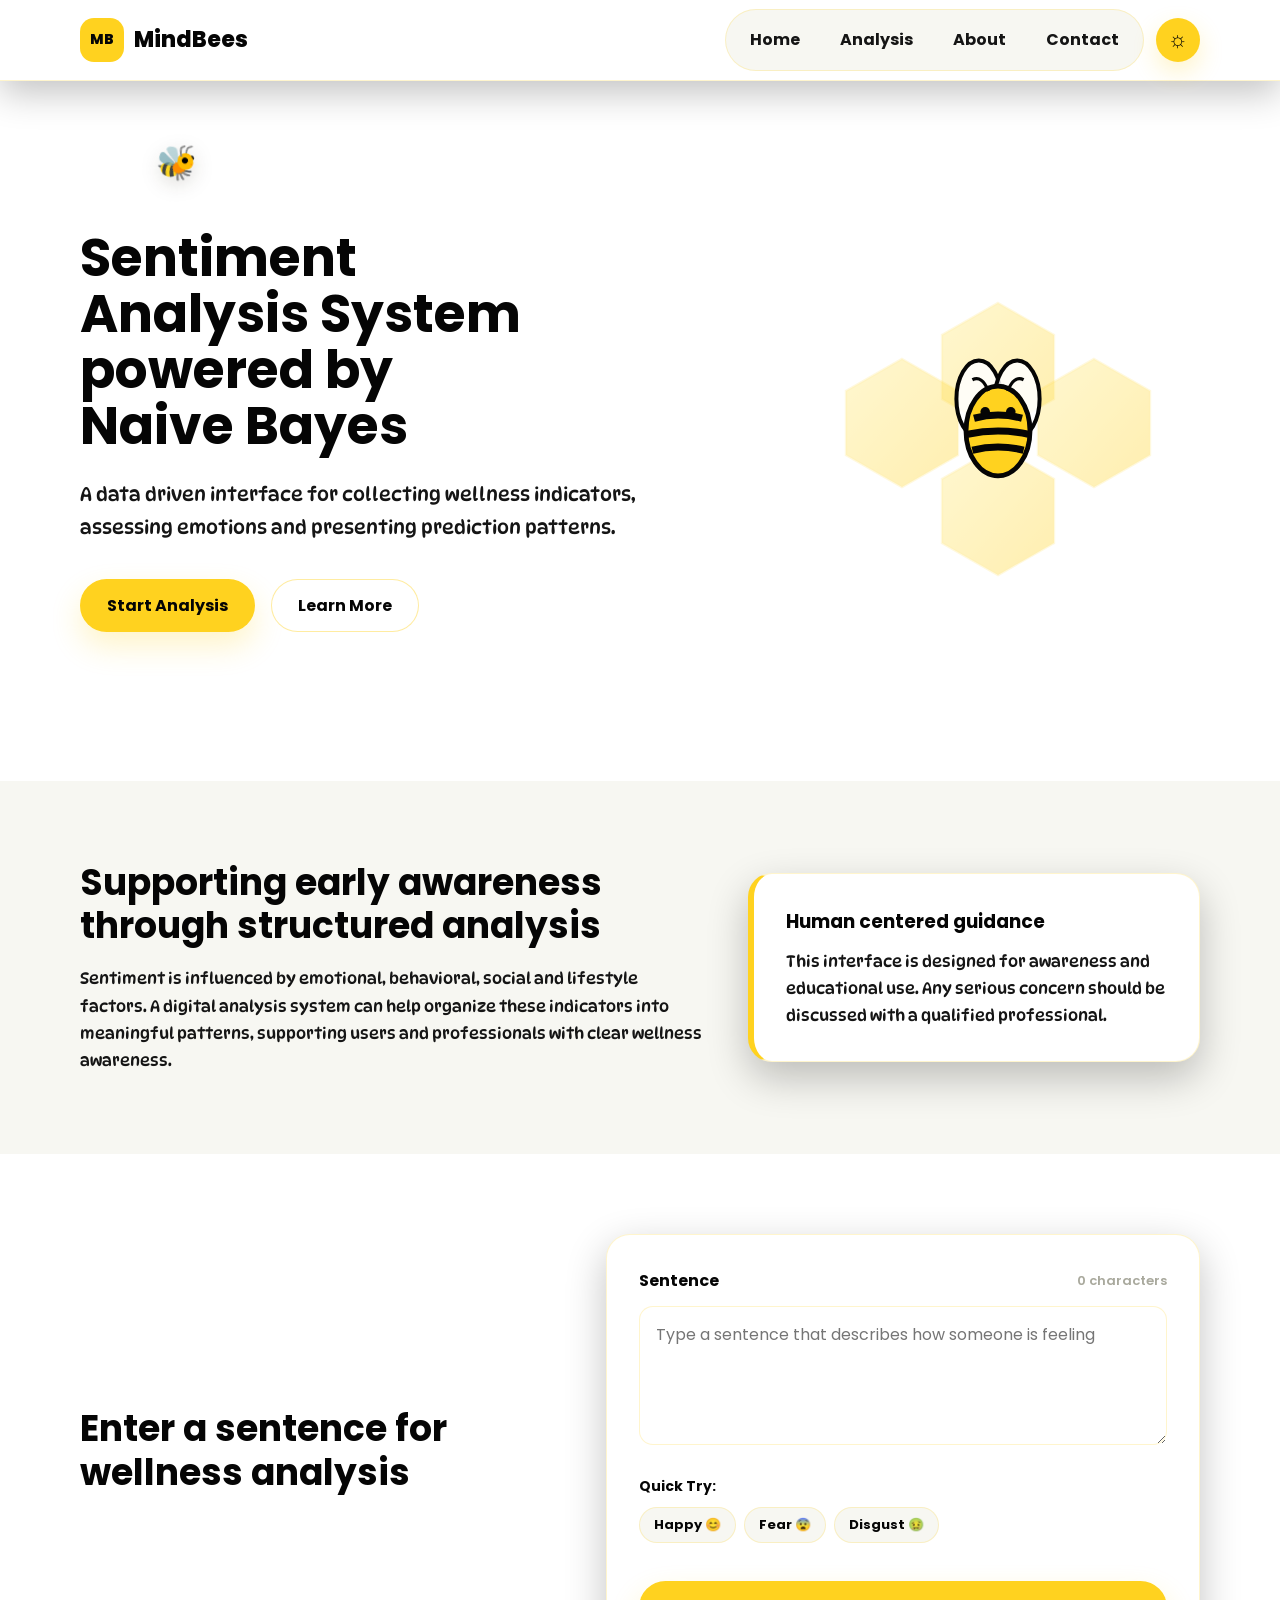
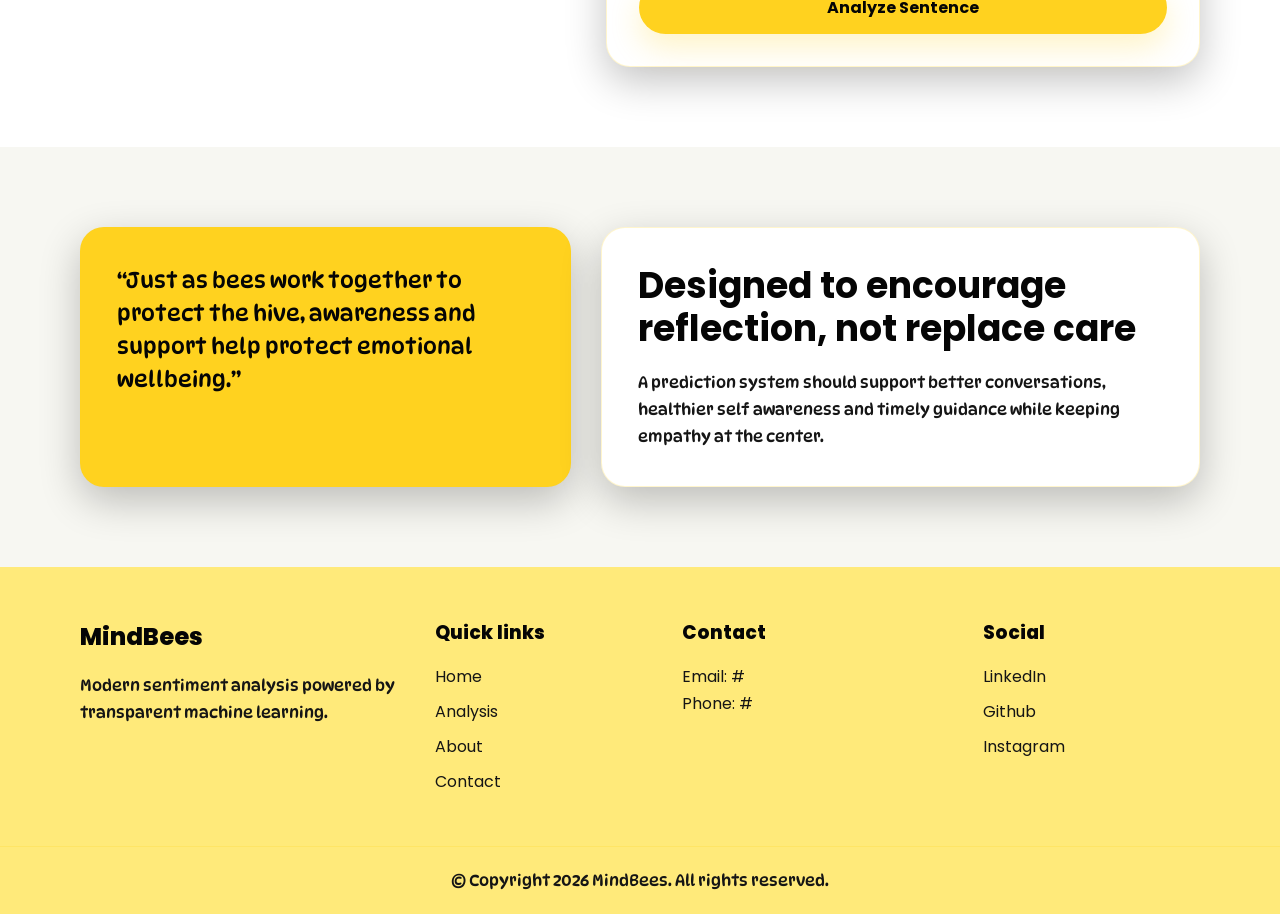
==== commit 7bca2ca7: "UI Enhance" ====
--- a/FrontEnd/index.html
+++ b/FrontEnd/index.html
@@ -138,9 +138,9 @@
               <div class="quick-examples">
                 <span class="quick-examples-title">Quick Try:</span>
                 <div class="sample-sentences">
-                  <button type="button" class="sample-btn" data-text="I am feeling extremely happy and positive today! 🌻">Positive 🌻</button>
-                  <button type="button" class="sample-btn" data-text="Lately I've been feeling quite anxious and overwhelmed with work. 😔">Anxious 😔</button>
-                  <button type="button" class="sample-btn" data-text="I feel peaceful, calm, and ready to rest. ☕">Peaceful ☕</button>
+                  <button type="button" class="sample-btn" data-emotion="happy">Happy 😊</button>
+                  <button type="button" class="sample-btn" data-emotion="fear">Fear 😨</button>
+                  <button type="button" class="sample-btn" data-emotion="disgust">Disgust 🤢</button>
                 </div>
               </div>
 
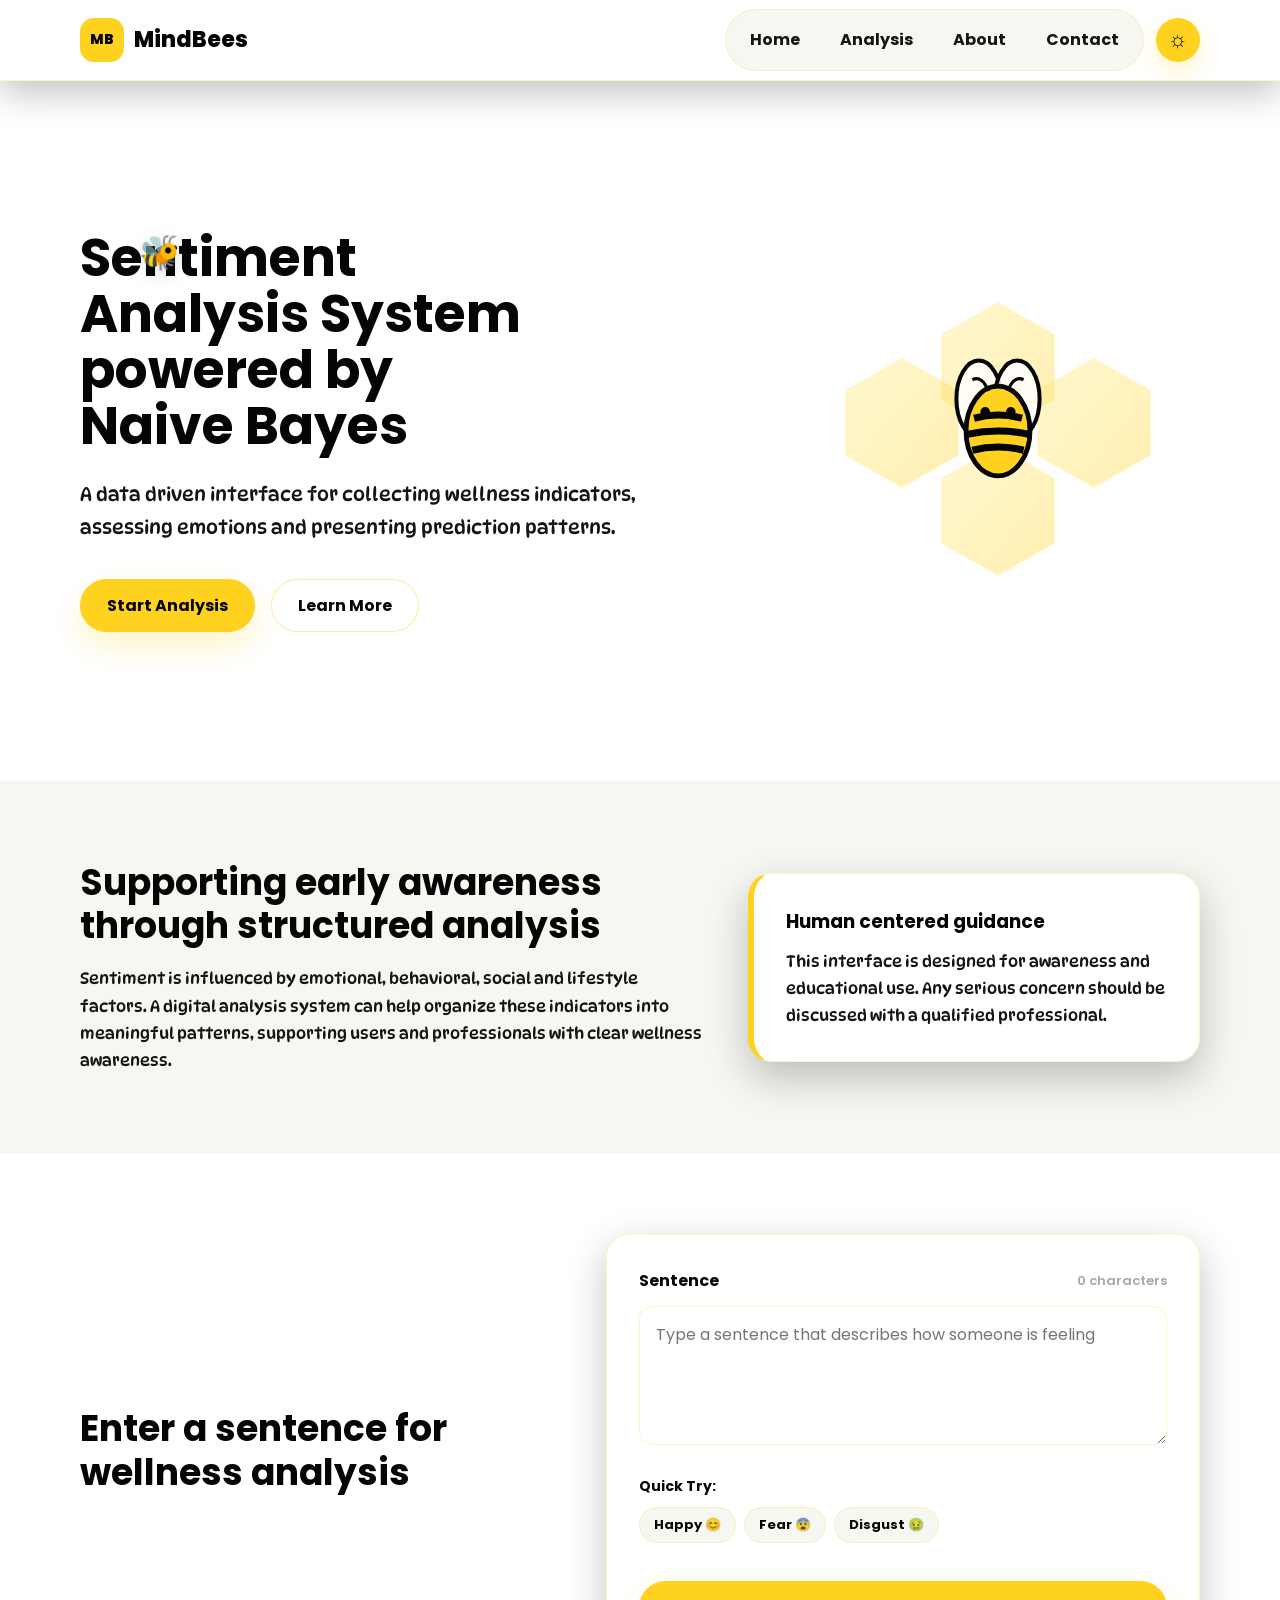
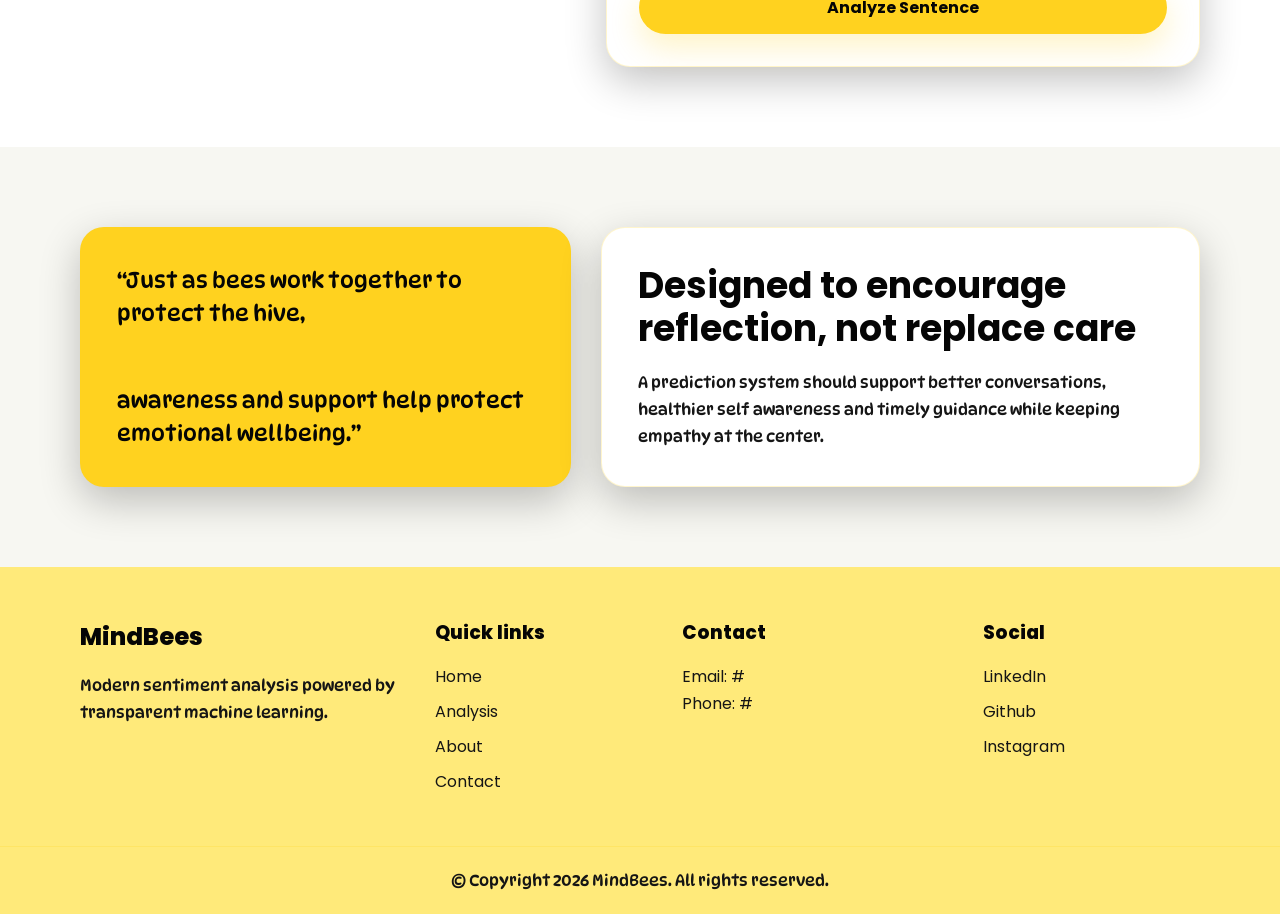
==== commit 62cf4210: "UI Enhance" ====
--- a/FrontEnd/index.html
+++ b/FrontEnd/index.html
@@ -1,222 +1,221 @@
 <!doctype html>
 <html lang="en">
-  <!-------------------- HEADER -------------------->
-  <head>
-    <meta charset="UTF-8" />
-    <meta name="viewport" content="width=device-width, initial-scale=1.0" />
-    <meta
-      name="description"
-      content="Sentiment Analysis System powered by a Naive Bayes Classifier."
-    />
-    <title>MindBees</title>
-    <link rel="preconnect" href="https://fonts.googleapis.com" />
-    <link rel="preconnect" href="https://fonts.gstatic.com" crossorigin />
-    <link
-      href="https://fonts.googleapis.com/css2?family=DynaPuff:wght@400&family=Poppins:wght@400;600;700;800&display=swap"
-      rel="stylesheet"
-    />
-    <link rel="stylesheet" href="style.css" />
-    <link rel="stylesheet" href="media-queries.css" />
-    <link rel="stylesheet" href="toggle-theme.css" />
-    <link rel="stylesheet" href="bee.css" />
-  </head>
-  <body>
-    <div class="bee-mascot" aria-label="Floating bee mascot" role="button">
-      <span class="bee-mascot__emoji" aria-hidden="true">🐝</span>
-    </div>
-    <header class="site-header">
-      <nav class="nav container" aria-label="Main navigation">
-        <a href="#" class="logo" aria-label="MindBees home">
-          <span class="logo-mark" id="sarvam-main">MB</span>
-          <span id="sarvam-main">MindBees</span>
-        </a>
-
-        <ul class="nav-links">
+<!-------------------- HEADER -------------------->
+
+<head>
+  <meta charset="UTF-8" />
+  <meta name="viewport" content="width=device-width, initial-scale=1.0" />
+  <meta name="description" content="Sentiment Analysis System powered by a Naive Bayes Classifier." />
+  <title>MindBees</title>
+  <link rel="preconnect" href="https://fonts.googleapis.com" />
+  <link rel="preconnect" href="https://fonts.gstatic.com" crossorigin />
+  <link
+    href="https://fonts.googleapis.com/css2?family=DynaPuff:wght@400&family=Poppins:wght@400;600;700;800&display=swap"
+    rel="stylesheet" />
+  <link rel="stylesheet" href="style.css" />
+  <link rel="stylesheet" href="media-queries.css" />
+  <link rel="stylesheet" href="toggle-theme.css" />
+  <link rel="stylesheet" href="bee.css" />
+</head>
+
+<body>
+  <div class="bee-mascot" aria-label="Floating bee mascot" role="button">
+    <span class="bee-mascot__emoji" aria-hidden="true">🐝</span>
+  </div>
+  <header class="site-header">
+    <nav class="nav container" aria-label="Main navigation">
+      <a href="#" class="logo" aria-label="MindBees home">
+        <span class="logo-mark" id="sarvam-main">MB</span>
+        <span id="sarvam-main">MindBees</span>
+      </a>
+
+      <ul class="nav-links">
+        <li><a href="#home">Home</a></li>
+        <li><a href="#analysis">Analysis</a></li>
+        <li><a href="#about">About</a></li>
+        <li><a href="#contact">Contact</a></li>
+      </ul>
+
+      <input type="checkbox" id="theme-toggle" class="theme-toggle-input" />
+      <label for="theme-toggle" class="theme-toggle-control" aria-label="Toggle dark theme">
+        <span class="theme-toggle-icon"></span>
+      </label>
+    </nav>
+  </header>
+  <!-------------------- BODY -------------------->
+  <main>
+    <section class="hero section" id="home">
+      <div class="container hero-grid">
+        <article class="hero-content">
+          <h1>Sentiment Analysis System powered by Naive Bayes</h1>
+          <p class="hero-text">
+            A data driven interface for collecting wellness indicators,
+            assessing emotions and presenting prediction patterns.
+          </p>
+          <div class="button-group">
+            <a href="#analysis" class="btn btn-primary">Start Analysis</a>
+            <a href="#about" class="btn btn-secondary">Learn More</a>
+          </div>
+        </article>
+        <aside class="hero-graphic" aria-hidden="true">
+          <svg viewBox="0 0 200 200" class="hero-svg">
+            <defs>
+              <linearGradient id="honeyGrad" x1="0%" y1="0%" x2="100%" y2="100%">
+                <stop offset="0%" stop-color="var(--color-yellow-peach-light)" />
+                <stop offset="100%" stop-color="var(--color-yellow-primary)" />
+              </linearGradient>
+            </defs>
+            <polygon points="100,20 135,40 135,80 100,100 65,80 65,40" class="honey-cell cell-1" fill="url(#honeyGrad)"
+              stroke="var(--border-yellow-strong)" stroke-width="1.5" opacity="0.35" />
+            <polygon points="160,55 195,75 195,115 160,135 125,115 125,75" class="honey-cell cell-2"
+              fill="url(#honeyGrad)" stroke="var(--border-yellow-strong)" stroke-width="1.5" opacity="0.35" />
+            <polygon points="40,55 75,75 75,115 40,135 5,115 5,75" class="honey-cell cell-3" fill="url(#honeyGrad)"
+              stroke="var(--border-yellow-strong)" stroke-width="1.5" opacity="0.35" />
+            <polygon points="100,110 135,130 135,170 100,190 65,170 65,130" class="honey-cell cell-4"
+              fill="url(#honeyGrad)" stroke="var(--border-yellow-strong)" stroke-width="1.5" opacity="0.35" />
+            <g class="animated-graphic-bee">
+              <ellipse cx="88" cy="80" rx="14" ry="24" fill="rgba(255, 255, 255, 0.85)" stroke="#050505"
+                stroke-width="2.5" class="wing wing-left" />
+              <ellipse cx="112" cy="80" rx="14" ry="24" fill="rgba(255, 255, 255, 0.85)" stroke="#050505"
+                stroke-width="2.5" class="wing wing-right" />
+              <ellipse cx="100" cy="100" rx="20" ry="28" fill="var(--color-yellow-primary)" stroke="#050505"
+                stroke-width="3" />
+              <path d="M85 92 Q100 88 115 92" stroke="#050505" stroke-width="4.5" fill="none" />
+              <path d="M81 102 Q100 98 119 102" stroke="#050505" stroke-width="4.5" fill="none" />
+              <path d="M84 112 Q100 108 116 112" stroke="#050505" stroke-width="4.5" fill="none" />
+              <circle cx="92" cy="88" r="3" fill="#050505" />
+              <circle cx="108" cy="88" r="3" fill="#050505" />
+              <path d="M94 75 Q90 65 84 68" stroke="#050505" stroke-width="2" fill="none" />
+              <path d="M106 75 Q110 65 116 68" stroke="#050505" stroke-width="2" fill="none" />
+            </g>
+          </svg>
+        </aside>
+      </div>
+    </section>
+
+    <section class="section overview-section" id="about">
+      <div class="container split-layout">
+        <article class="content-block">
+          <h2>Supporting early awareness through structured analysis</h2>
+          <p>
+            Sentiment is influenced by emotional, behavioral, social and
+            lifestyle factors. A digital analysis system can help organize
+            these indicators into meaningful patterns, supporting users and
+            professionals with clear wellness awareness.
+          </p>
+        </article>
+
+        <aside class="wellness-note">
+          <h3>Human centered guidance</h3>
+          <p>
+            This interface is designed for awareness and educational use. Any
+            serious concern should be discussed with a qualified professional.
+          </p>
+        </aside>
+      </div>
+    </section>
+
+    <section class="section form-section" id="analysis">
+      <div class="container analysis-grid">
+        <article class="form-copy">
+          <h2>Enter a sentence for wellness analysis</h2>
+        </article>
+
+        <article class="link-card">
+          <form action="#" method="post" class="link-form">
+            <div class="form-row">
+              <div class="label-wrapper">
+                <label for="analysis-sentence">Sentence</label>
+                <span class="char-counter"><span id="char-count">0</span> characters</span>
+              </div>
+              <textarea id="analysis-sentence" name="analysis-sentence" rows="4"
+                placeholder="Type a sentence that describes how someone is feeling"></textarea>
+            </div>
+
+            <div class="quick-examples">
+              <span class="quick-examples-title">Quick Try:</span>
+              <div class="sample-sentences">
+                <button type="button" class="sample-btn" data-emotion="happy">Happy 😊</button>
+                <button type="button" class="sample-btn" data-emotion="fear">Fear 😨</button>
+                <button type="button" class="sample-btn" data-emotion="disgust">Disgust 🤢</button>
+              </div>
+            </div>
+
+            <button type="submit" class="btn btn-primary form-button">
+              Analyze Sentence
+            </button>
+          </form>
+          <div class="analysis-result"></div>
+        </article>
+      </div>
+    </section>
+
+    <section class="section awareness-section">
+      <div class="container awareness-grid">
+        <article class="quote-card">
+          <p>
+            “Just as bees work together to protect the hive,</p>
+          <p>awareness and
+            support help protect emotional wellbeing.”
+          </p>
+        </article>
+
+        <article class="awareness-card">
+          <h2>Designed to encourage reflection, not replace care</h2>
+          <p>
+            A prediction system should support better conversations, healthier
+            self awareness and timely guidance while keeping empathy at the
+            center.
+          </p>
+        </article>
+      </div>
+    </section>
+  </main>
+
+  <a href="#home" class="scroll-top" aria-label="Scroll to top">🐝</a>
+  <!-------------------- FOOTER -------------------->
+  <footer class="site-footer">
+    <div class="container footer-grid">
+      <section class="footer-brand">
+        <h2>MindBees</h2>
+        <p>
+          Modern sentiment analysis powered by transparent machine
+          learning.
+        </p>
+      </section>
+
+      <section>
+        <h3>Quick links</h3>
+        <ul class="footer-links">
           <li><a href="#home">Home</a></li>
           <li><a href="#analysis">Analysis</a></li>
           <li><a href="#about">About</a></li>
           <li><a href="#contact">Contact</a></li>
         </ul>
-
-        <input type="checkbox" id="theme-toggle" class="theme-toggle-input" />
-        <label
-          for="theme-toggle"
-          class="theme-toggle-control"
-          aria-label="Toggle dark theme"
-        >
-          <span class="theme-toggle-icon"></span>
-        </label>
-      </nav>
-    </header>
-    <!-------------------- BODY -------------------->
-    <main>
-      <section class="hero section" id="home">
-        <div class="container hero-grid">
-          <article class="hero-content">
-            <h1>Sentiment Analysis System powered by Naive Bayes</h1>
-            <p class="hero-text">
-              A data driven interface for collecting wellness indicators,
-              assessing emotions and presenting prediction patterns.
-            </p>
-            <div class="button-group">
-              <a href="#analysis" class="btn btn-primary">Start Analysis</a>
-              <a href="#about" class="btn btn-secondary">Learn More</a>
-            </div>
-          </article>
-          <aside class="hero-graphic" aria-hidden="true">
-            <svg viewBox="0 0 200 200" class="hero-svg">
-              <defs>
-                <linearGradient id="honeyGrad" x1="0%" y1="0%" x2="100%" y2="100%">
-                  <stop offset="0%" stop-color="var(--color-yellow-peach-light)" />
-                  <stop offset="100%" stop-color="var(--color-yellow-primary)" />
-                </linearGradient>
-              </defs>
-              <polygon points="100,20 135,40 135,80 100,100 65,80 65,40" class="honey-cell cell-1" fill="url(#honeyGrad)" stroke="var(--border-yellow-strong)" stroke-width="1.5" opacity="0.35" />
-              <polygon points="160,55 195,75 195,115 160,135 125,115 125,75" class="honey-cell cell-2" fill="url(#honeyGrad)" stroke="var(--border-yellow-strong)" stroke-width="1.5" opacity="0.35" />
-              <polygon points="40,55 75,75 75,115 40,135 5,115 5,75" class="honey-cell cell-3" fill="url(#honeyGrad)" stroke="var(--border-yellow-strong)" stroke-width="1.5" opacity="0.35" />
-              <polygon points="100,110 135,130 135,170 100,190 65,170 65,130" class="honey-cell cell-4" fill="url(#honeyGrad)" stroke="var(--border-yellow-strong)" stroke-width="1.5" opacity="0.35" />
-              <g class="animated-graphic-bee">
-                <ellipse cx="88" cy="80" rx="14" ry="24" fill="rgba(255, 255, 255, 0.85)" stroke="#050505" stroke-width="2.5" class="wing wing-left" />
-                <ellipse cx="112" cy="80" rx="14" ry="24" fill="rgba(255, 255, 255, 0.85)" stroke="#050505" stroke-width="2.5" class="wing wing-right" />
-                <ellipse cx="100" cy="100" rx="20" ry="28" fill="var(--color-yellow-primary)" stroke="#050505" stroke-width="3" />
-                <path d="M85 92 Q100 88 115 92" stroke="#050505" stroke-width="4.5" fill="none" />
-                <path d="M81 102 Q100 98 119 102" stroke="#050505" stroke-width="4.5" fill="none" />
-                <path d="M84 112 Q100 108 116 112" stroke="#050505" stroke-width="4.5" fill="none" />
-                <circle cx="92" cy="88" r="3" fill="#050505" />
-                <circle cx="108" cy="88" r="3" fill="#050505" />
-                <path d="M94 75 Q90 65 84 68" stroke="#050505" stroke-width="2" fill="none" />
-                <path d="M106 75 Q110 65 116 68" stroke="#050505" stroke-width="2" fill="none" />
-              </g>
-            </svg>
-          </aside>
-        </div>
-      </section>
-
-      <section class="section overview-section" id="about">
-        <div class="container split-layout">
-          <article class="content-block">
-            <h2>Supporting early awareness through structured analysis</h2>
-            <p>
-              Sentiment is influenced by emotional, behavioral, social and
-              lifestyle factors. A digital analysis system can help organize
-              these indicators into meaningful patterns, supporting users and
-              professionals with clear wellness awareness.
-            </p>
-          </article>
-
-          <aside class="wellness-note">
-            <h3>Human centered guidance</h3>
-            <p>
-              This interface is designed for awareness and educational use. Any
-              serious concern should be discussed with a qualified professional.
-            </p>
-          </aside>
-        </div>
-      </section>
-
-      <section class="section form-section" id="analysis">
-        <div class="container analysis-grid">
-          <article class="form-copy">
-            <h2>Enter a sentence for wellness analysis</h2>
-          </article>
-
-          <article class="link-card">
-            <form action="#" method="post" class="link-form">
-              <div class="form-row">
-                <div class="label-wrapper">
-                  <label for="analysis-sentence">Sentence</label>
-                  <span class="char-counter"><span id="char-count">0</span> characters</span>
-                </div>
-                <textarea
-                  id="analysis-sentence"
-                  name="analysis-sentence"
-                  rows="4"
-                  placeholder="Type a sentence that describes how someone is feeling"
-                ></textarea>
-              </div>
-
-              <div class="quick-examples">
-                <span class="quick-examples-title">Quick Try:</span>
-                <div class="sample-sentences">
-                  <button type="button" class="sample-btn" data-emotion="happy">Happy 😊</button>
-                  <button type="button" class="sample-btn" data-emotion="fear">Fear 😨</button>
-                  <button type="button" class="sample-btn" data-emotion="disgust">Disgust 🤢</button>
-                </div>
-              </div>
-
-              <button type="submit" class="btn btn-primary form-button">
-                Analyze Sentence
-              </button>
-            </form>
-            <div class="analysis-result"></div>
-          </article>
-        </div>
-      </section>
-
-      <section class="section awareness-section">
-        <div class="container awareness-grid">
-          <article class="quote-card">
-            <p>
-              “Just as bees work together to protect the hive, awareness and
-              support help protect emotional wellbeing.”
-            </p>
-          </article>
-
-          <article class="awareness-card">
-            <h2>Designed to encourage reflection, not replace care</h2>
-            <p>
-              A prediction system should support better conversations, healthier
-              self awareness and timely guidance while keeping empathy at the
-              center.
-            </p>
-          </article>
-        </div>
-      </section>
-    </main>
-
-    <a href="#home" class="scroll-top" aria-label="Scroll to top">🐝</a>
-    <!-------------------- FOOTER -------------------->
-    <footer class="site-footer">
-      <div class="container footer-grid">
-        <section class="footer-brand">
-          <h2>MindBees</h2>
-          <p>
-            Modern sentiment analysis powered by transparent machine
-            learning.
-          </p>
-        </section>
-
-        <section>
-          <h3>Quick links</h3>
-          <ul class="footer-links">
-            <li><a href="#home">Home</a></li>
-            <li><a href="#analysis">Analysis</a></li>
-            <li><a href="#about">About</a></li>
-            <li><a href="#contact">Contact</a></li>
-          </ul>
-        </section>
-
-        <section id="contact">
-          <h3>Contact</h3>
-          <address>
-            Email: #<br />
-            Phone: #
-          </address>
-        </section>
-
-        <section>
-          <h3>Social</h3>
-          <ul class="footer-links">
-            <li><a href="#">LinkedIn</a></li>
-            <li><a href="#">Github</a></li>
-            <li><a href="#">Instagram</a></li>
-          </ul>
-        </section>
-      </div>
-
-      <p class="copyright">© Copyright 2026 MindBees. All rights reserved.</p>
-    </footer>
-    <script src="script.js" defer></script>
-    <script src="beeMove.js" defer></script>
-  </body>
-</html>
+      </section>
+
+      <section id="contact">
+        <h3>Contact</h3>
+        <address>
+          Email: #<br />
+          Phone: #
+        </address>
+      </section>
+
+      <section>
+        <h3>Social</h3>
+        <ul class="footer-links">
+          <li><a href="#">LinkedIn</a></li>
+          <li><a href="#">Github</a></li>
+          <li><a href="#">Instagram</a></li>
+        </ul>
+      </section>
+    </div>
+
+    <p class="copyright">© Copyright 2026 MindBees. All rights reserved.</p>
+  </footer>
+  <script src="script.js" defer></script>
+  <script src="beeMove.js" defer></script>
+</body>
+
+</html>
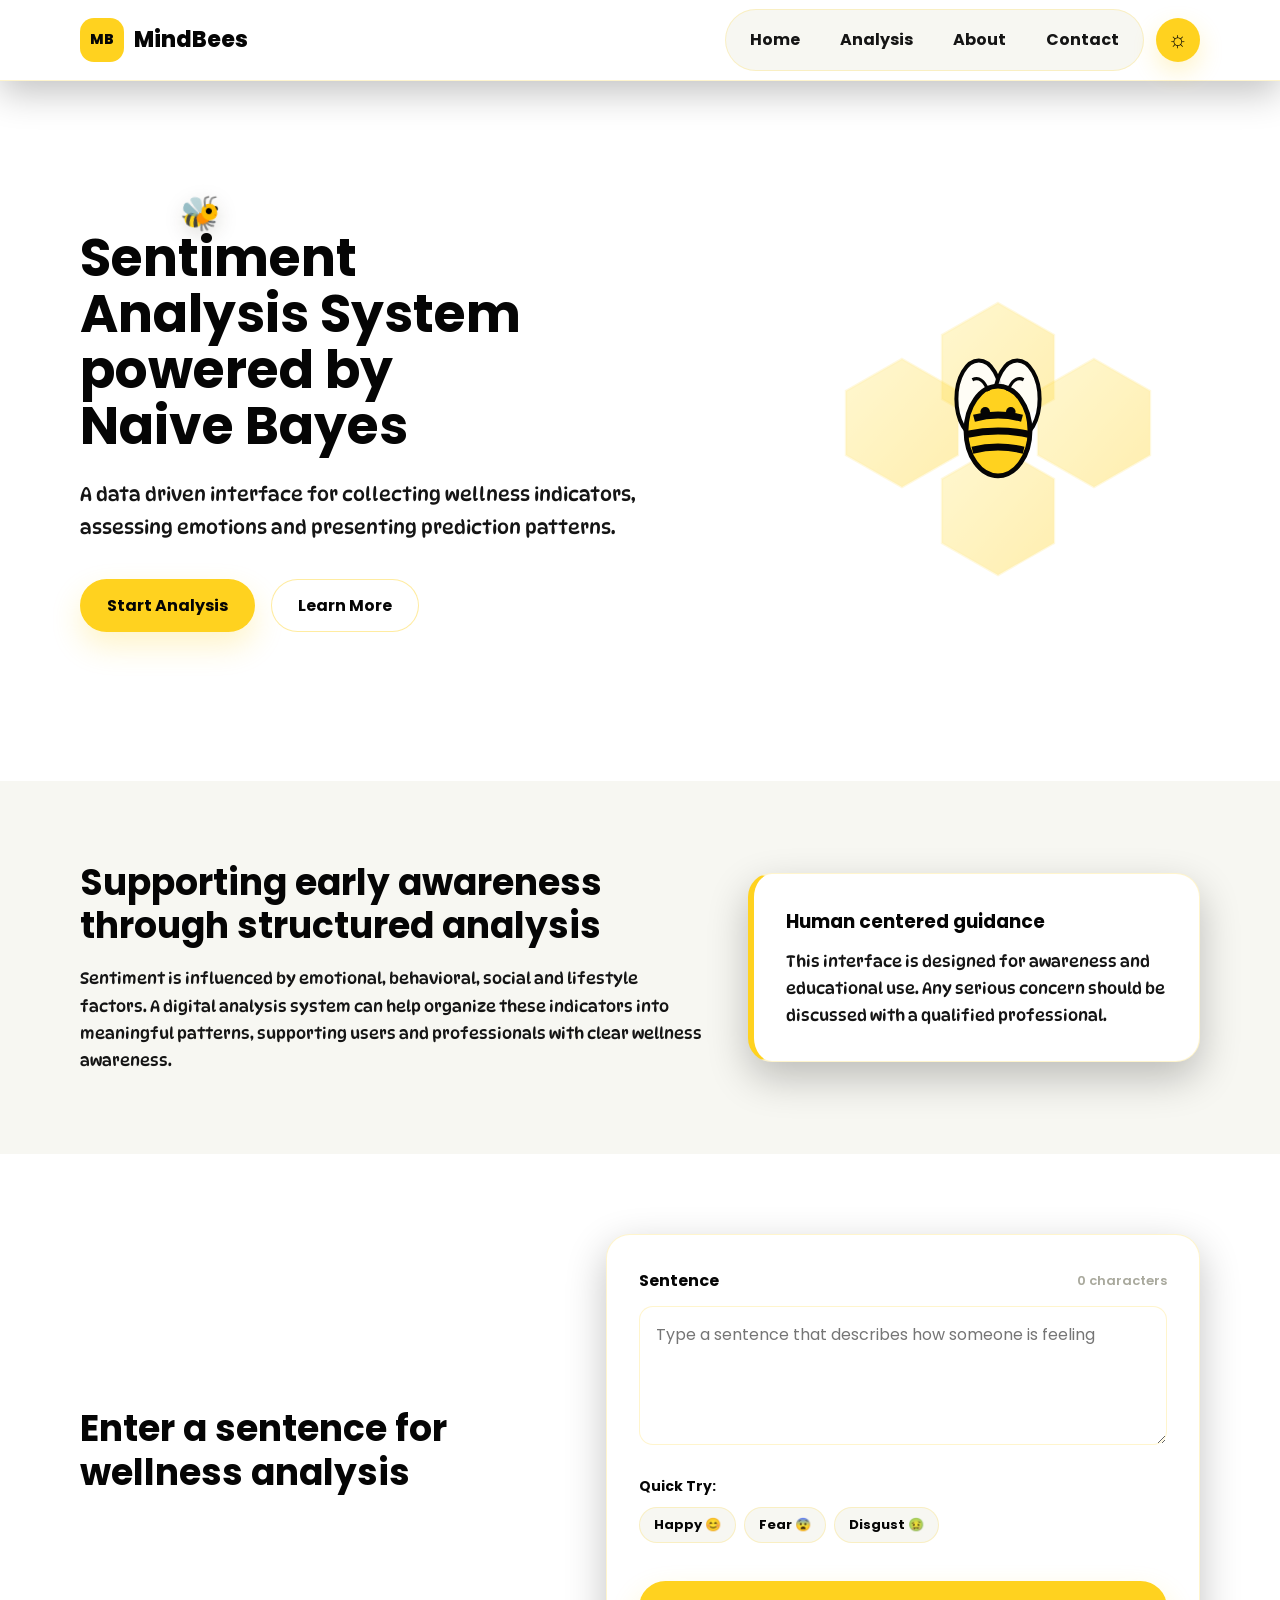
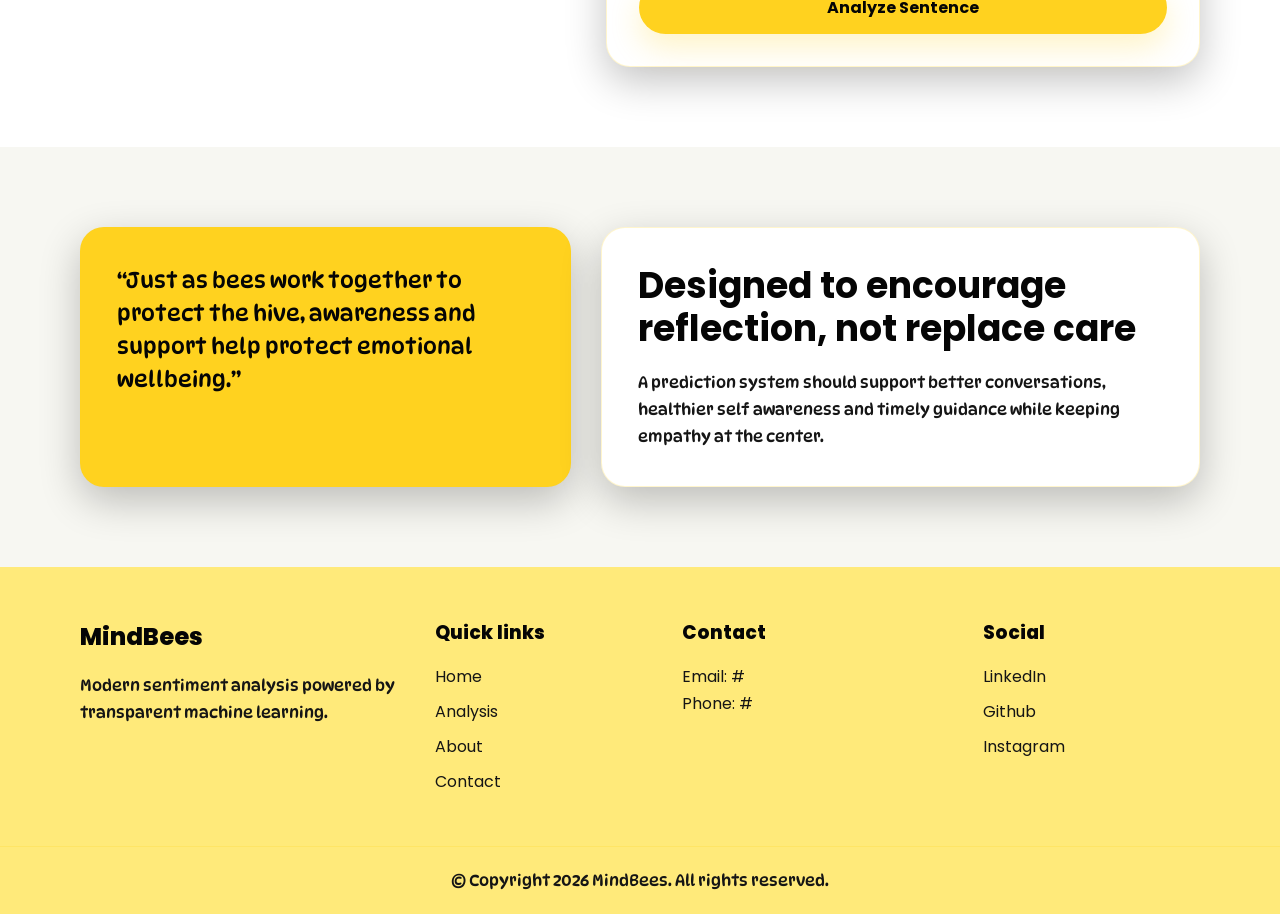
==== commit b07a6e1f: "UI" ====
--- a/FrontEnd/index.html
+++ b/FrontEnd/index.html
@@ -154,9 +154,7 @@
       <div class="container awareness-grid">
         <article class="quote-card">
           <p>
-            “Just as bees work together to protect the hive,</p>
-          <p>awareness and
-            support help protect emotional wellbeing.”
+            “Just as bees work together to protect the hive, awareness and support help protect emotional wellbeing.”
           </p>
         </article>
 
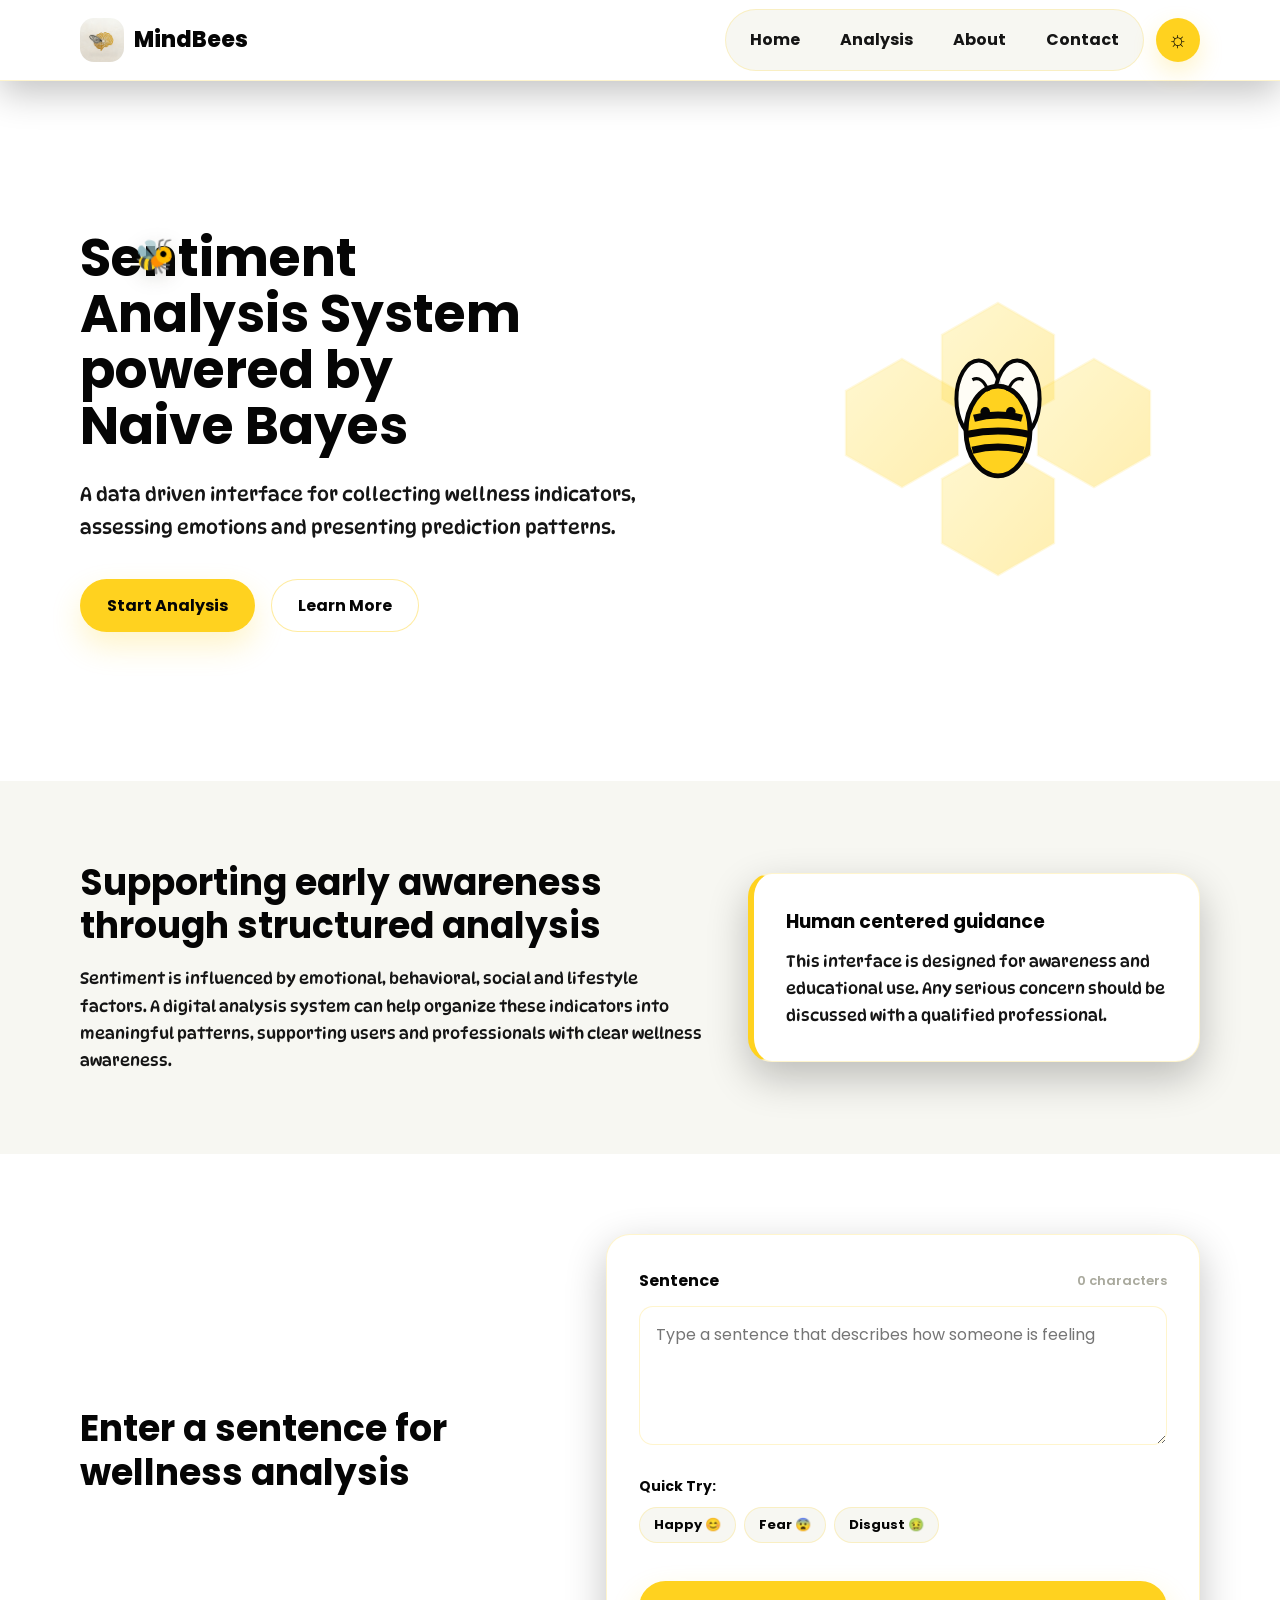
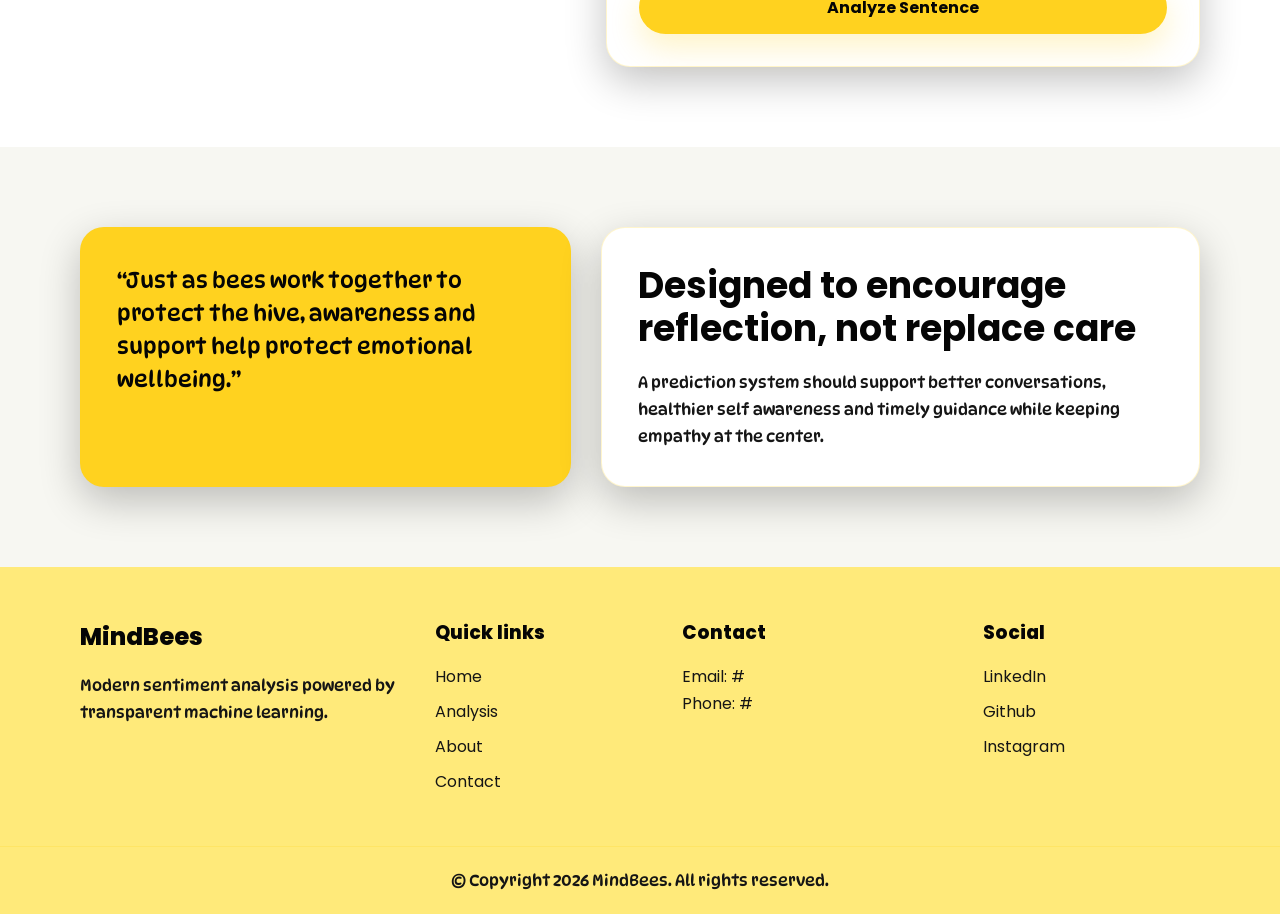
==== commit bb917d6d: "Logo" ====
--- a/FrontEnd/index.html
+++ b/FrontEnd/index.html
@@ -25,7 +25,7 @@
   <header class="site-header">
     <nav class="nav container" aria-label="Main navigation">
       <a href="#" class="logo" aria-label="MindBees home">
-        <span class="logo-mark" id="sarvam-main">MB</span>
+        <img src="icons/heroIcon.png" alt="MindBees logo" class="logo-mark" id="sarvam-main" />
         <span id="sarvam-main">MindBees</span>
       </a>
 
--- a/FrontEnd/style.css
+++ b/FrontEnd/style.css
@@ -184,9 +184,9 @@
     width: 4.4rem;
     height: 4.4rem;
     border-radius: 1.4rem;
-    color: var(--color-black-primary);
-    font-size: 1.4rem;
-    background: var(--color-yellow-primary);
+    background: var(--color-yellow-primary);
+    object-fit: cover;
+    overflow: hidden;
 }
 
 .nav-links {
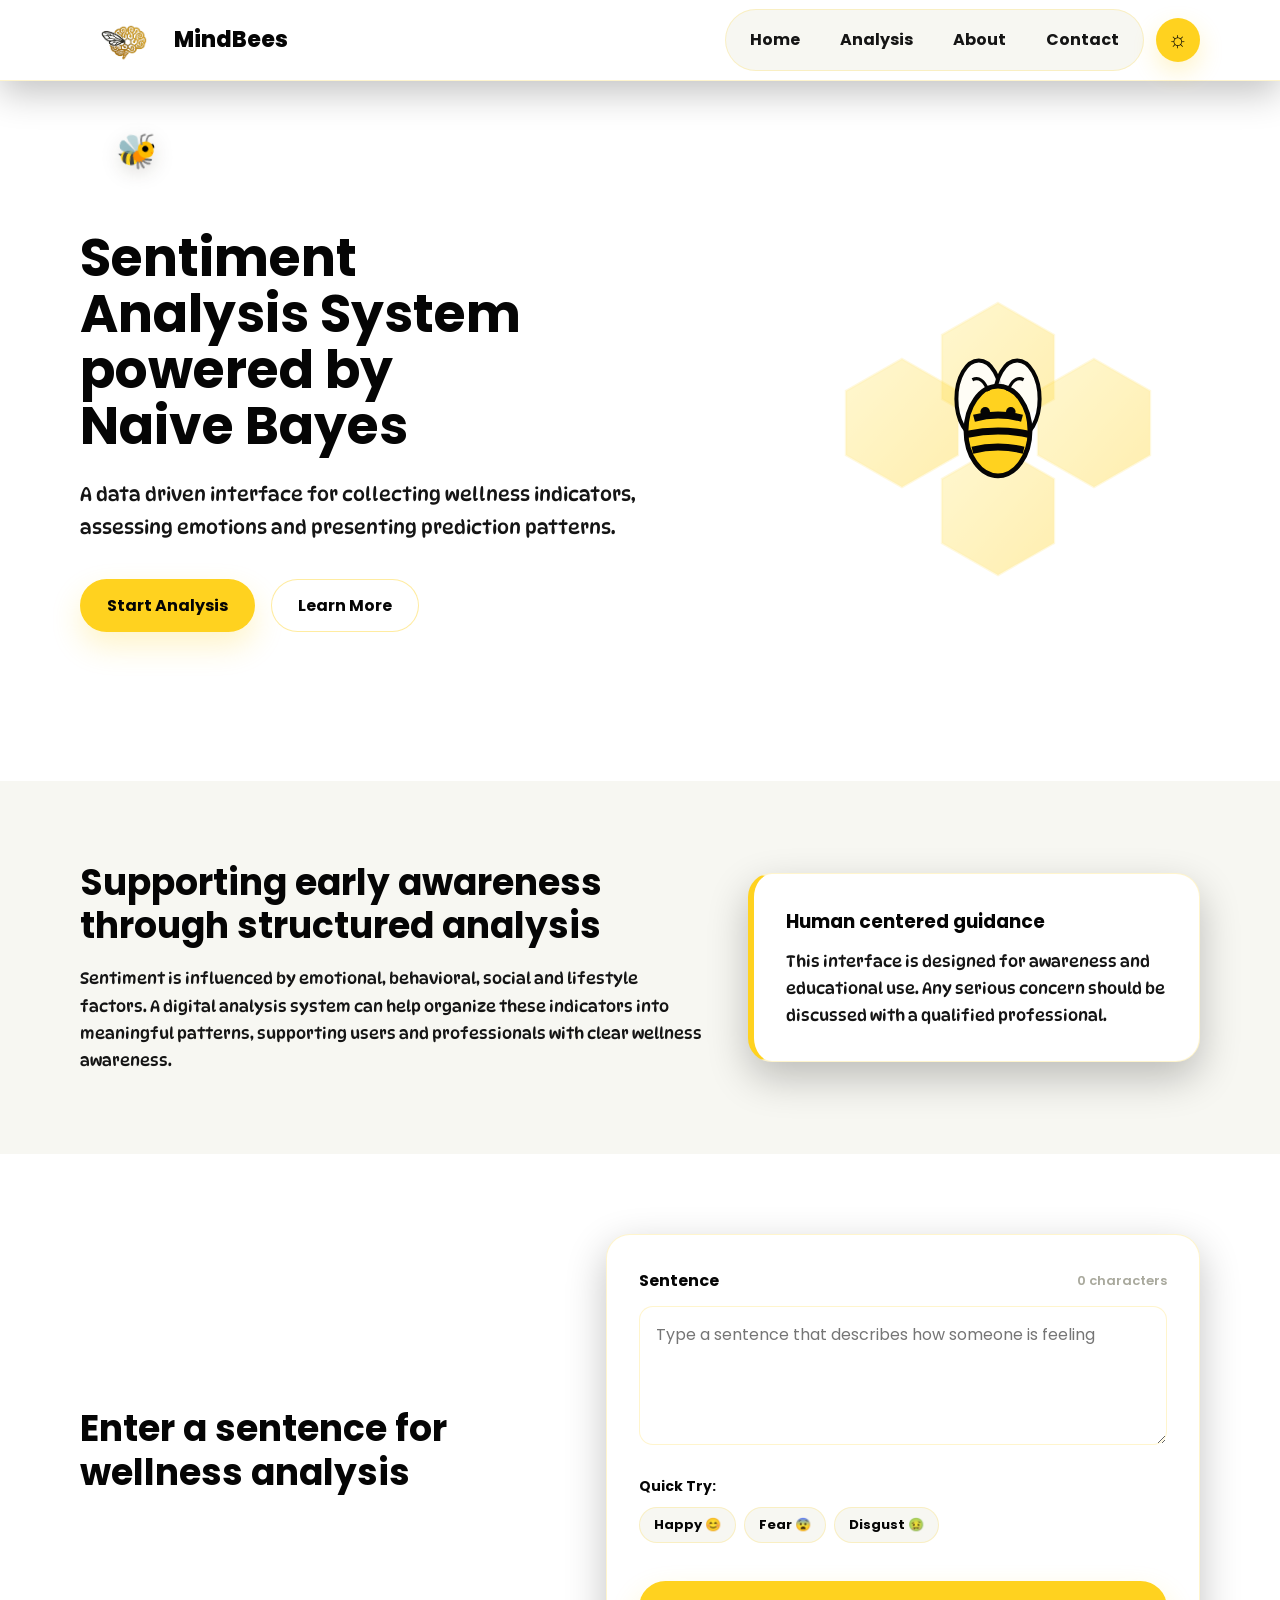
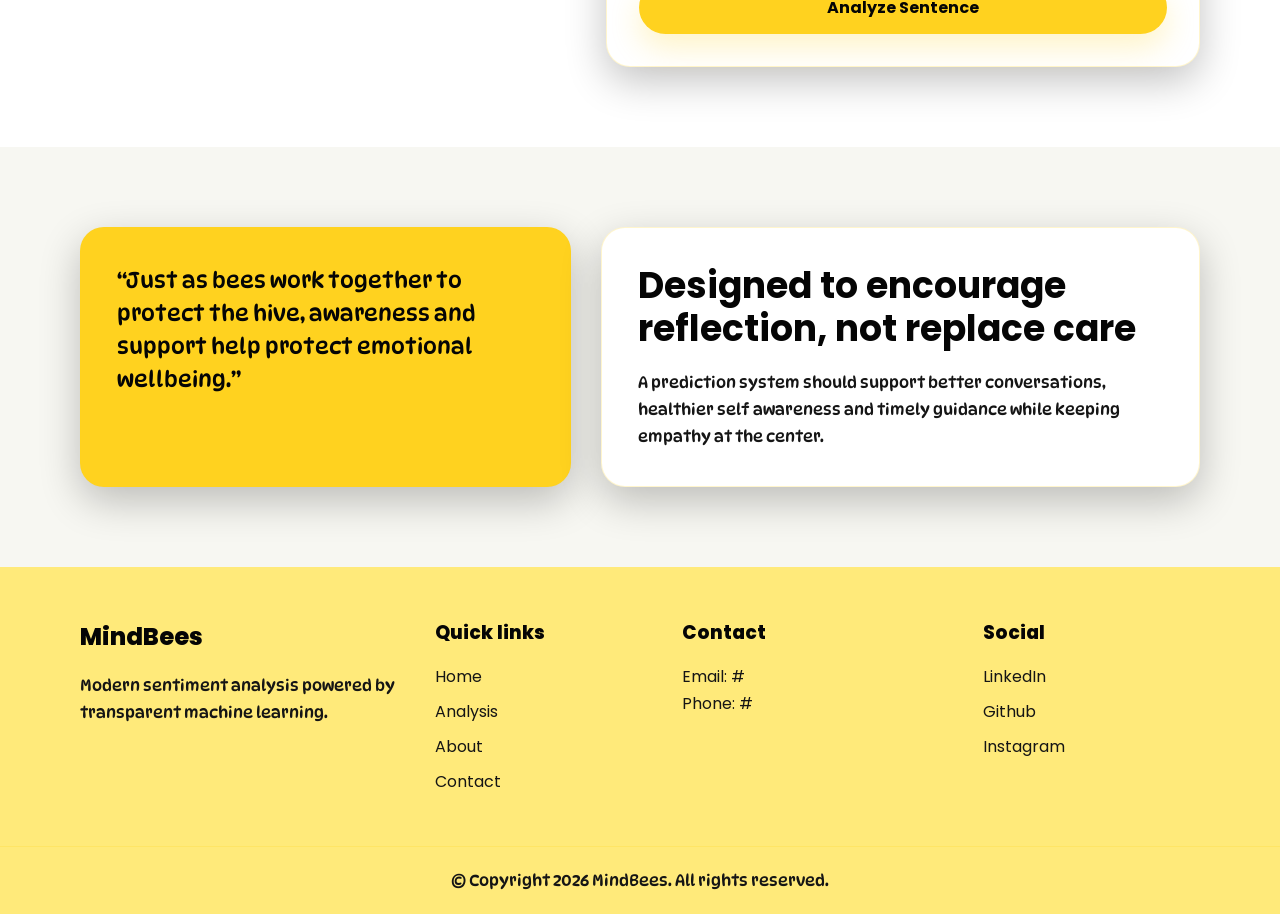
==== commit 28237c31: "Logo" ====
--- a/FrontEnd/index.html
+++ b/FrontEnd/index.html
@@ -25,7 +25,7 @@
   <header class="site-header">
     <nav class="nav container" aria-label="Main navigation">
       <a href="#" class="logo" aria-label="MindBees home">
-        <img src="icons/heroIcon.png" alt="MindBees logo" class="logo-mark" id="sarvam-main" />
+        <img src="icons/heroIcon2.png" alt="MindBees logo" class="logo-mark" id="sarvam-main" />
         <span id="sarvam-main">MindBees</span>
       </a>
 
--- a/FrontEnd/style.css
+++ b/FrontEnd/style.css
@@ -17,6 +17,7 @@
     --overlay-white-glass: rgba(255, 255, 255, 0.92);
     --overlay-yellow-muted: rgba(255, 210, 31, 0.12);
 }
+
 /* -------------------- General Styles -------------------- */
 html {
     font-size: 62.5%;
@@ -50,9 +51,11 @@
 ol {
     list-style-position: inside;
 }
-p{
+
+p {
     font-family: 'DynaPuff', cursive, Arial, Helvetica, sans-serif;
 }
+
 button,
 input,
 select,
@@ -166,7 +169,7 @@
 .logo {
     display: flex;
     align-items: center;
-    gap: 1rem;
+    gap: 0.4rem;
     color: var(--color-black-primary);
     font-size: 2.2rem;
     font-weight: 800;
@@ -181,12 +184,12 @@
     display: inline-flex;
     align-items: center;
     justify-content: center;
-    width: 4.4rem;
-    height: 4.4rem;
-    border-radius: 1.4rem;
-    background: var(--color-yellow-primary);
-    object-fit: cover;
-    overflow: hidden;
+    width: 9rem;
+    height: 8rem;
+    border-radius: 0;
+    background: transparent;
+    object-fit: contain;
+    overflow: visible;
 }
 
 .nav-links {
@@ -280,10 +283,21 @@
     opacity: 0.6;
 }
 
-.cell-1:hover { transform: translate(-3px, -3px); }
-.cell-2:hover { transform: translate(3px, -3px); }
-.cell-3:hover { transform: translate(-3px, 3px); }
-.cell-4:hover { transform: translate(3px, 3px); }
+.cell-1:hover {
+    transform: translate(-3px, -3px);
+}
+
+.cell-2:hover {
+    transform: translate(3px, -3px);
+}
+
+.cell-3:hover {
+    transform: translate(-3px, 3px);
+}
+
+.cell-4:hover {
+    transform: translate(3px, 3px);
+}
 
 .animated-graphic-bee {
     animation: graphic-bee-float 4s ease-in-out infinite;
@@ -291,9 +305,12 @@
 }
 
 @keyframes graphic-bee-float {
-    0%, 100% {
+
+    0%,
+    100% {
         transform: translateY(0) rotate(0deg);
     }
+
     50% {
         transform: translateY(-8px) rotate(-3deg);
     }
@@ -310,13 +327,23 @@
 }
 
 @keyframes flap-left {
-    from { transform: rotate(0deg); }
-    to { transform: rotate(-15deg); }
+    from {
+        transform: rotate(0deg);
+    }
+
+    to {
+        transform: rotate(-15deg);
+    }
 }
 
 @keyframes flap-right {
-    from { transform: rotate(0deg); }
-    to { transform: rotate(15deg); }
+    from {
+        transform: rotate(0deg);
+    }
+
+    to {
+        transform: rotate(15deg);
+    }
 }
 
 /* -------------------- Overview Section -------------------- */
@@ -455,6 +482,7 @@
         opacity: 0;
         transform: translateY(0.8rem);
     }
+
     to {
         opacity: 1;
         transform: translateY(0);
@@ -681,4 +709,4 @@
 
 .sample-btn:active {
     transform: translateY(0) scale(0.97);
-}
+}
